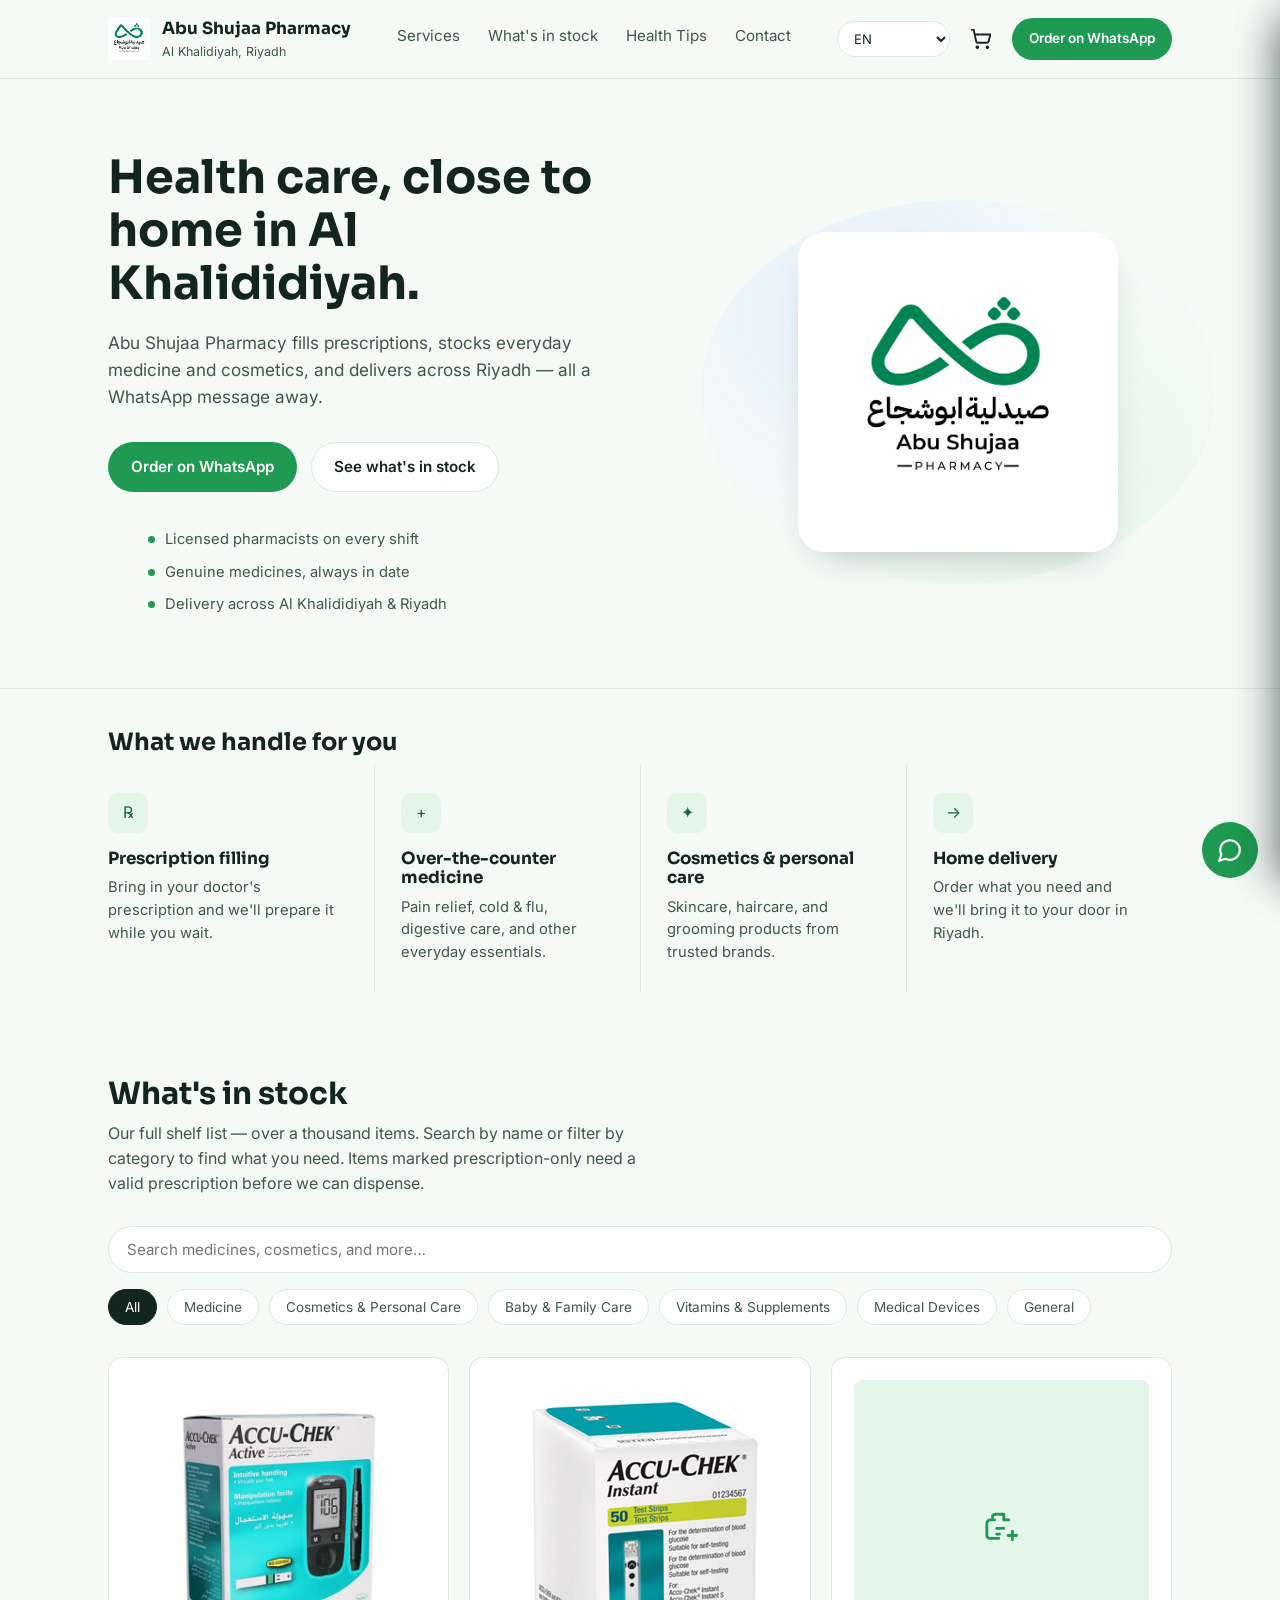
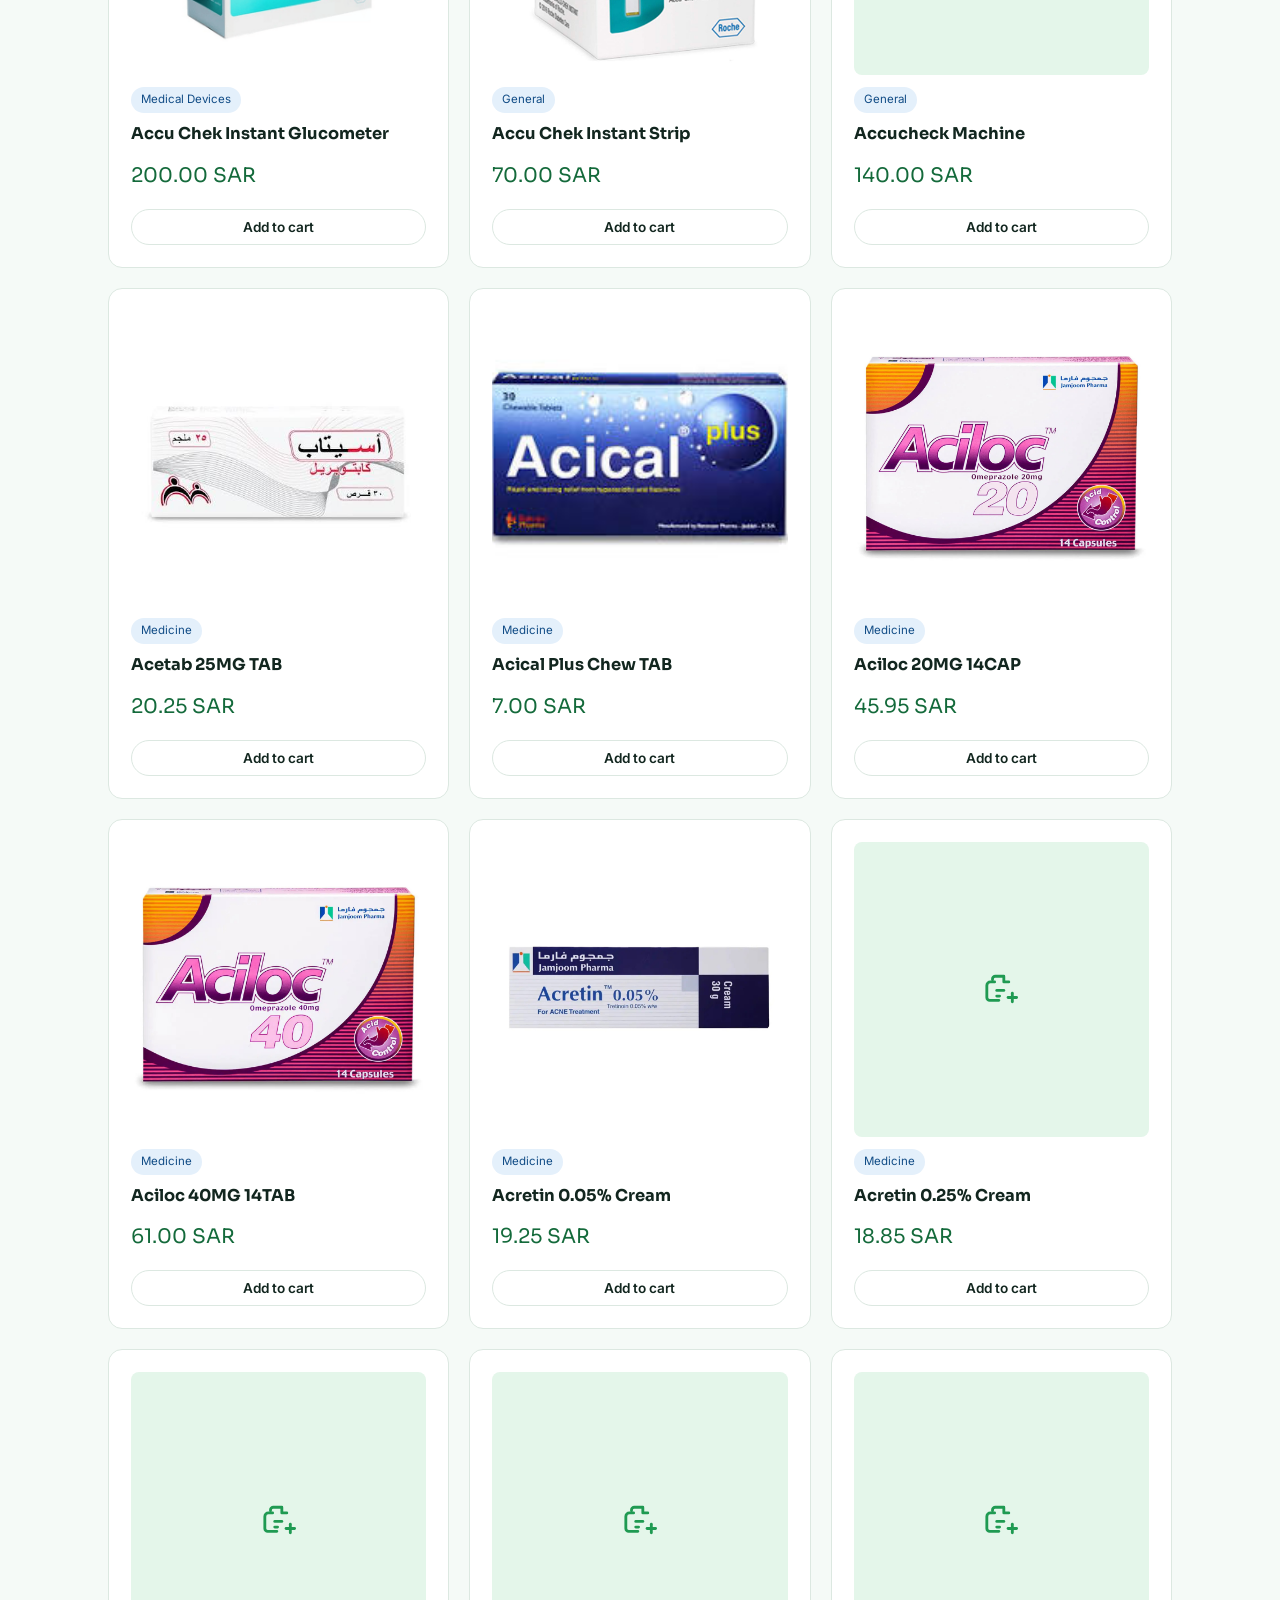
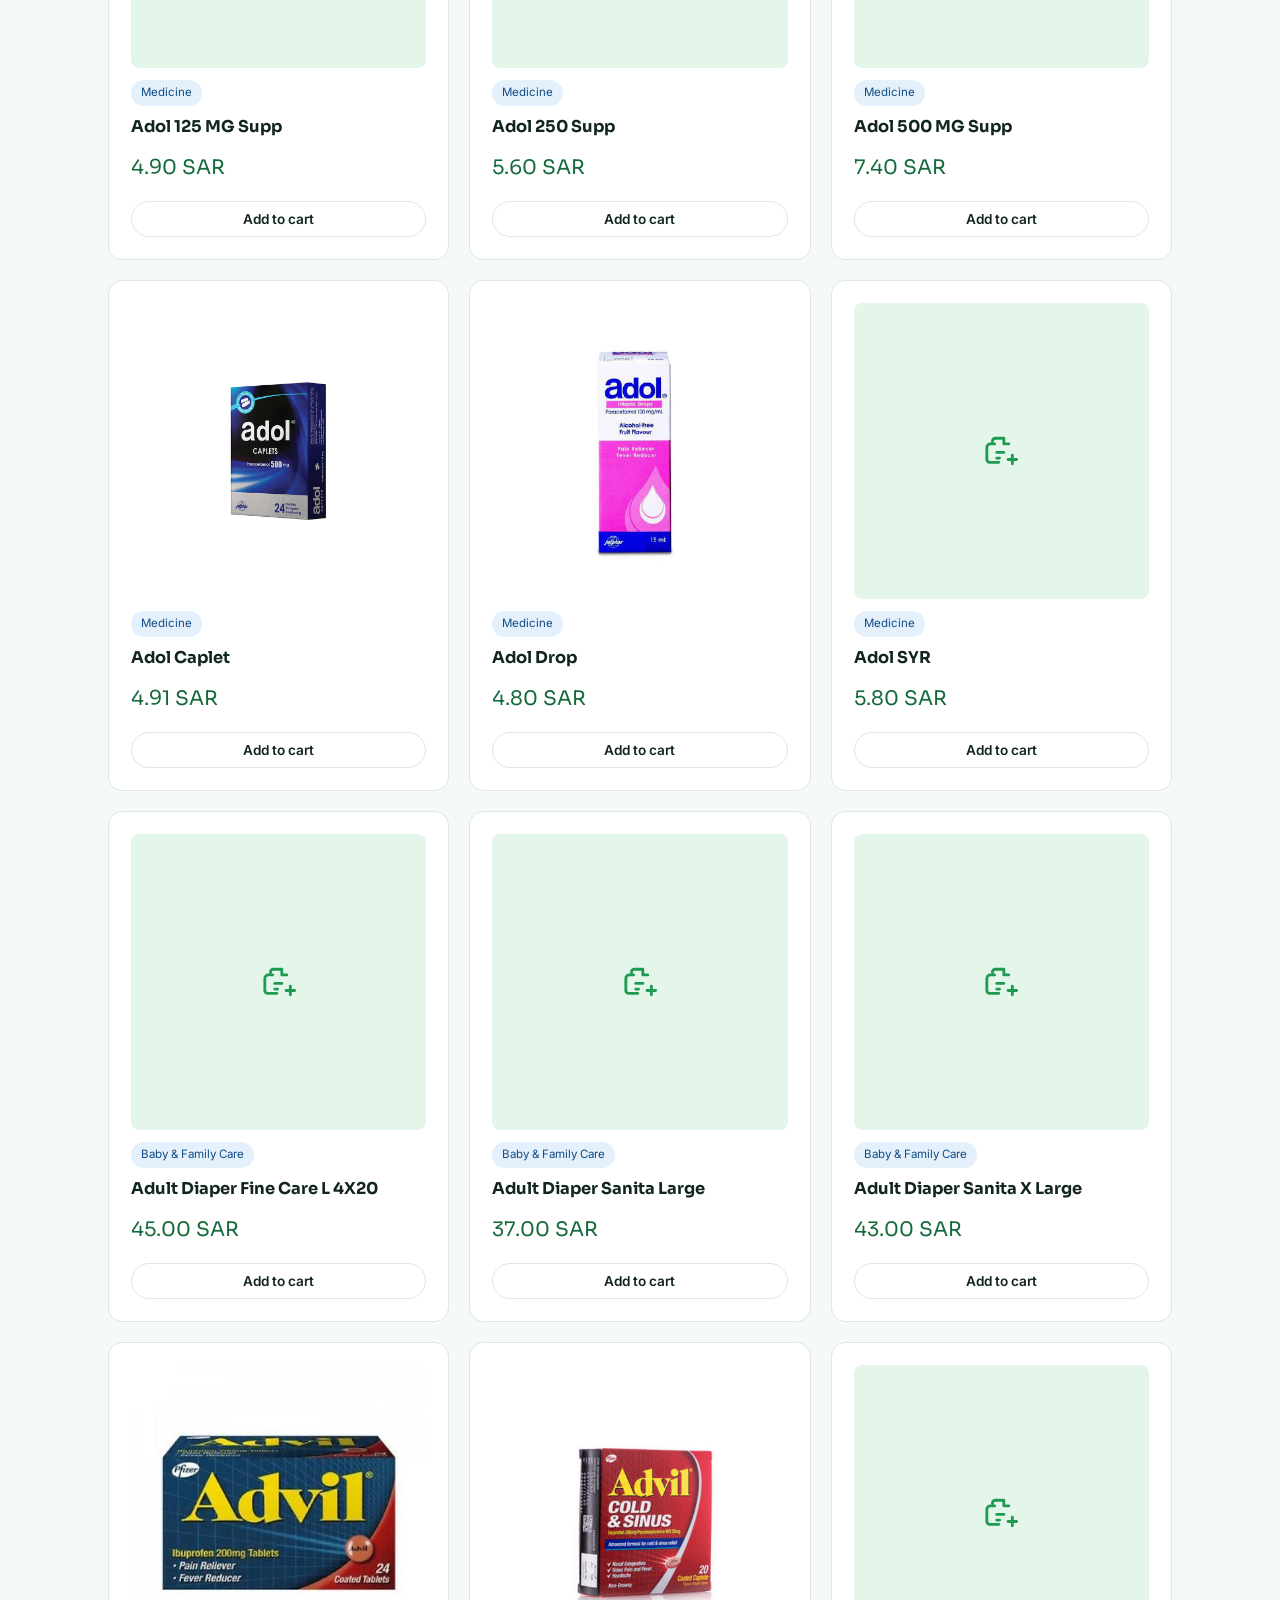
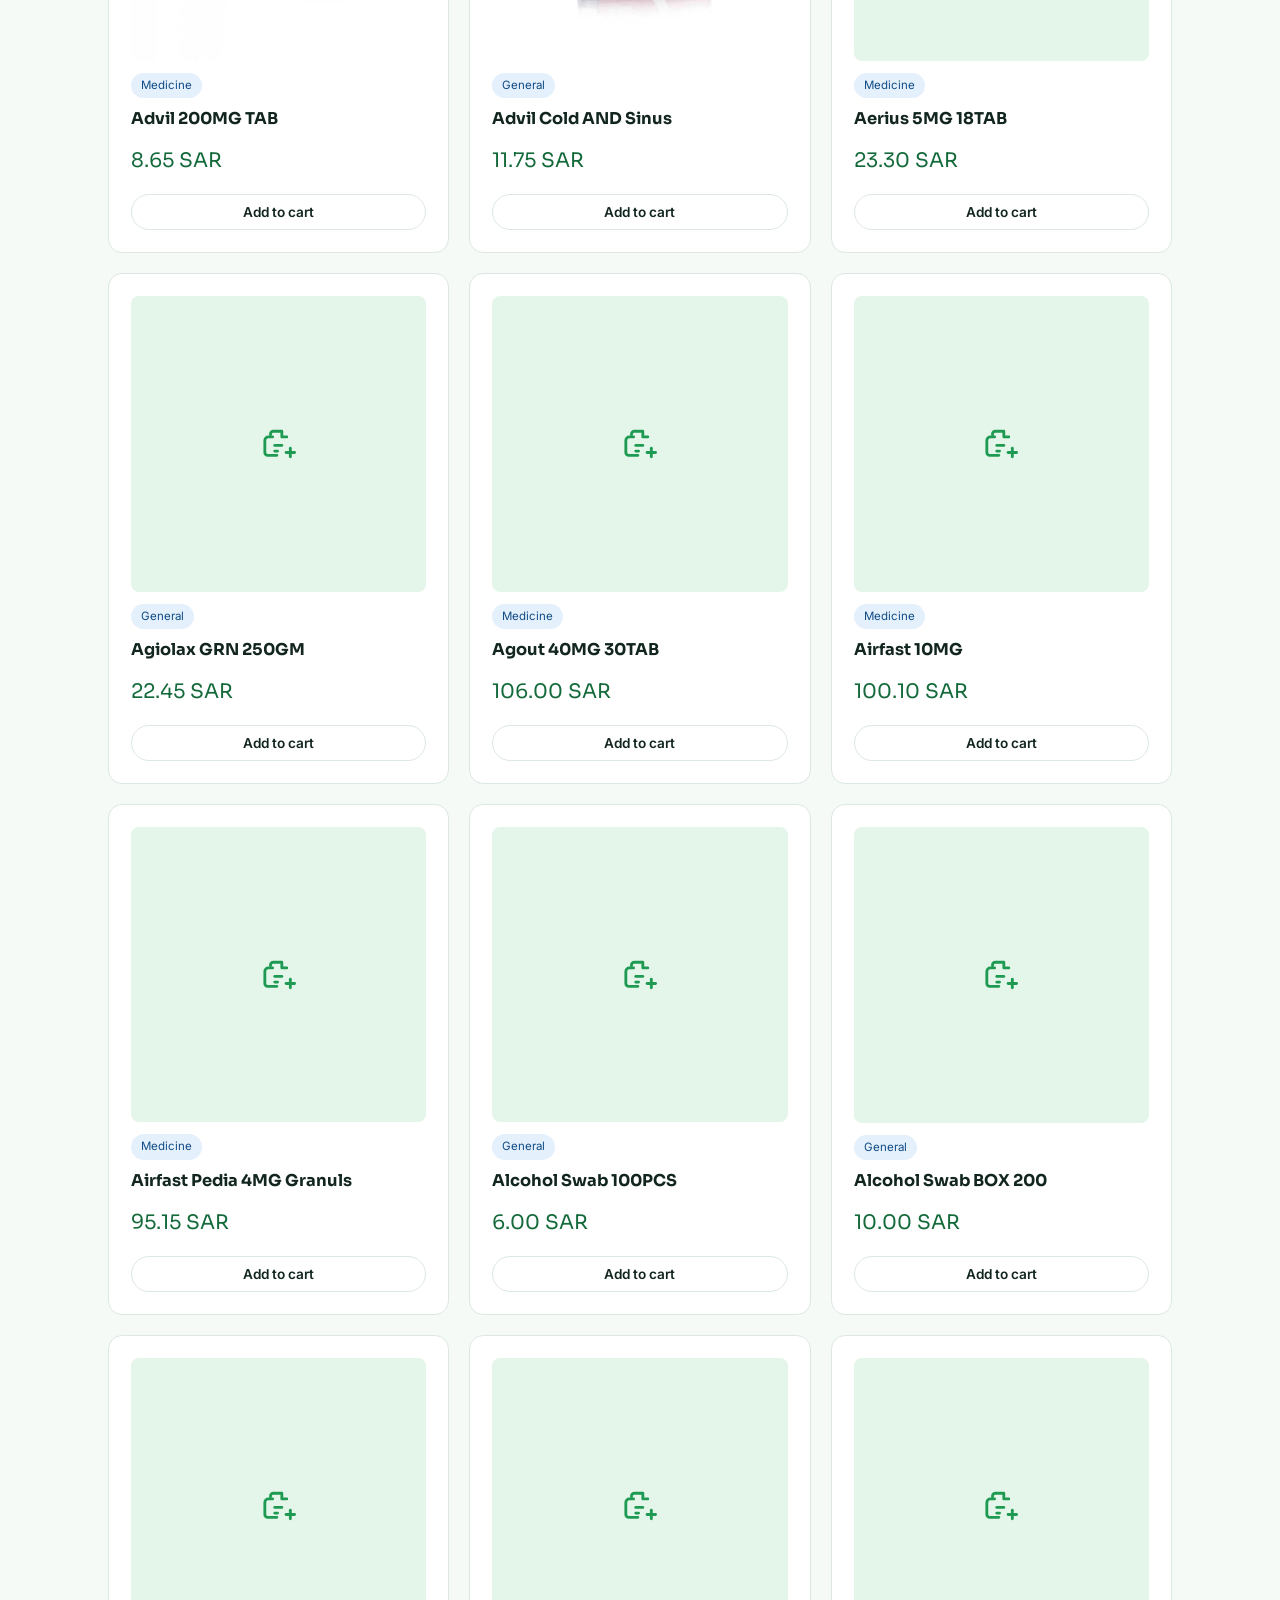
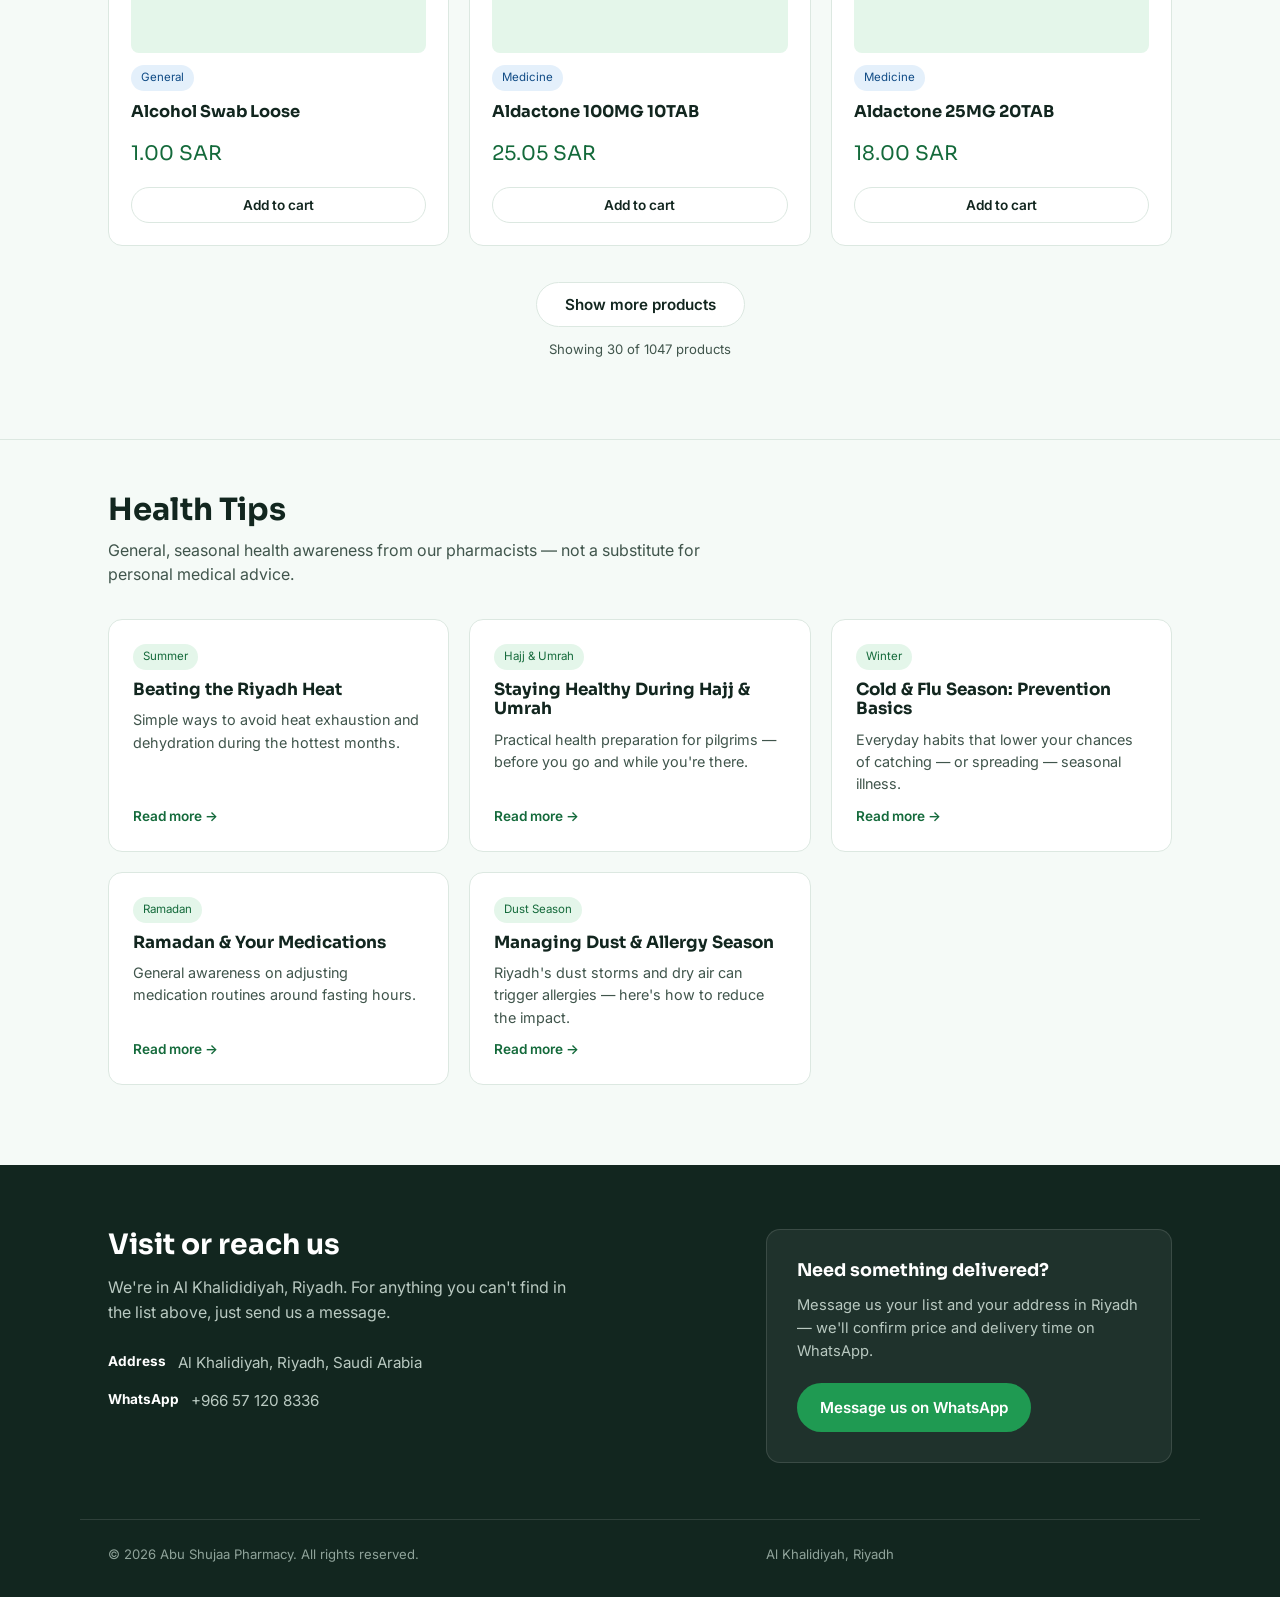
==== index.html @ 2f1fe21c "Update index.html" ====
<!DOCTYPE html>
<html lang="en">
<head>
<meta charset="UTF-8" />
<meta name="viewport" content="width=device-width, initial-scale=1" />
<title>Abu Shujaa Pharmacy | Al Khalidiyah, Riyadh</title>
<meta name="description" content="Abu Shujaa Pharmacy in Al Khalidiyah, Riyadh — prescription filling, over-the-counter medicine, cosmetics, and home delivery." />
<link rel="preconnect" href="https://fonts.googleapis.com">
<link rel="preconnect" href="https://fonts.gstatic.com" crossorigin>
<link href="https://fonts.googleapis.com/css2?family=Sora:wght@500;600;700&family=Inter:wght@400;500;600&family=Noto+Naskh+Arabic:wght@500;600;700&family=Noto+Aslam+Urdu:wght@500;600;700&family=Noto+Sans+Bengali:wght@500;600;700&display=swap" rel="stylesheet">
<link rel="stylesheet" href="styles.css" />
<link rel="manifest" href="manifest.json" />
<meta name="theme-color" content="#1F9A52" />
<meta name="mobile-web-app-capable" content="yes" />
<meta name="apple-mobile-web-app-capable" content="yes" />
<meta name="apple-mobile-web-app-status-bar-style" content="default" />
<meta name="apple-mobile-web-app-title" content="Abu Shujaa" />
<link rel="icon" href="assets/icons/icon-192.png" />
<link rel="apple-touch-icon" href="assets/icons/icon-192.png" />
</head>
<body>

<header class="site-header">
  <div class="wrap">
    <a class="brand" href="#top">
      <img src="assets/logo.jpg" alt="Abu Shujaa Pharmacy logo" />
      <span class="brand-text">
        <strong>Abu Shujaa Pharmacy</strong>
        <span>Al Khalidiyah, Riyadh</span>
      </span>
    </a>
    <nav class="main-nav" aria-label="Primary">
      <a href="#services" data-i18n="nav_services">Services</a>
      <a href="#catalog" data-i18n="nav_catalog">What's in stock</a>
      <a href="#health-tips" data-i18n="nav_health">Health Tips</a>
      <a href="#contact" data-i18n="nav_contact">Contact</a>
    </nav>
    <div class="header-cta">
      <select id="lang-switch" class="lang-switch" aria-label="Language / اللغة / زبان / ভাষা">
        <option value="en">EN</option>
        <option value="ar">AR · العربية</option>
        <option value="ur">UR · اردو</option>
        <option value="bn">BN · বাংলা</option>
      </select>
      <button class="cart-toggle" id="cart-toggle" data-i18n-aria="cart_title" aria-label="Open cart">
        <svg xmlns="http://www.w3.org/2000/svg" width="22" height="22" viewBox="0 0 24 24" fill="none" stroke="currentColor" stroke-width="2" stroke-linecap="round" stroke-linejoin="round">
          <circle cx="8" cy="21" r="1"></circle>
          <circle cx="19" cy="21" r="1"></circle>
          <path d="M2.05 2.05h2l2.66 12.42a2 2 0 0 0 2 1.58h9.78a2 2 0 0 0 1.95-1.57l1.65-7.43H5.12"></path>
        </svg>
        <span class="cart-badge" id="cart-count">0</span>
      </button>
      <a class="btn btn-primary btn-small" data-i18n="header_cta" data-wa-message="Assalamu alaikum, I'd like to ask about a product at Abu Shujaa Pharmacy." target="_blank" rel="noreferrer">Order on WhatsApp</a>
    </div>
  </div>
</header>

<main id="top">

  <section class="hero">
    <div class="wrap">
      <div class="hero-copy">
        <h1 data-i18n="hero_title">Health care, close to home in Al Khalididiyah.</h1>
        <p class="hero-sub" data-i18n="hero_sub">
          Abu Shujaa Pharmacy fills prescriptions, stocks everyday medicine and cosmetics,
          and delivers across Riyadh — all a WhatsApp message away.
        </p>
        <div class="hero-actions">
          <a class="btn btn-primary" data-i18n="hero_cta_primary" data-wa-message="Assalamu alaikum, I'd like to place an order at Abu Shujaa Pharmacy." target="_blank" rel="noreferrer">Order on WhatsApp</a>
          <a class="btn btn-secondary" href="#catalog" data-i18n="hero_cta_secondary">See what's in stock</a>
        </div>
        <ul class="trust-list">
          <li data-i18n="trust_1">Licensed pharmacists on every shift</li>
          <li data-i18n="trust_2">Genuine medicines, always in date</li>
          <li data-i18n="trust_3">Delivery across Al Khalididiyah &amp; Riyadh</li>
        </ul>
      </div>
      <div class="hero-art">
        <div class="blob" aria-hidden="true"></div>
        <div class="logo-card">
          <img src="assets/logo.jpg" alt="Abu Shujaa Pharmacy" />
        </div>
      </div>
    </div>
  </section>

  <section class="services" id="services">
    <div class="wrap">
      <h2 data-i18n="services_heading">What we handle for you</h2>
      <div class="services-grid">
        <div class="service-item">
          <div class="icon" aria-hidden="true">℞</div>
          <h3 data-i18n="service1_title">Prescription filling</h3>
          <p data-i18n="service1_desc">Bring in your doctor's prescription and we'll prepare it while you wait.</p>
        </div>
        <div class="service-item">
          <div class="icon" aria-hidden="true">+</div>
          <h3 data-i18n="service2_title">Over-the-counter medicine</h3>
          <p data-i18n="service2_desc">Pain relief, cold &amp; flu, digestive care, and other everyday essentials.</p>
        </div>
        <div class="service-item">
          <div class="icon" aria-hidden="true">✦</div>
          <h3 data-i18n="service3_title">Cosmetics &amp; personal care</h3>
          <p data-i18n="service3_desc">Skincare, haircare, and grooming products from trusted brands.</p>
        </div>
        <div class="service-item">
          <div class="icon" aria-hidden="true">→</div>
          <h3 data-i18n="service4_title">Home delivery</h3>
          <p data-i18n="service4_desc">Order what you need and we'll bring it to your door in Riyadh.</p>
        </div>
      </div>
    </div>
  </section>

  <section class="catalog" id="catalog">
    <div class="wrap">
      <div class="catalog-head">
        <div>
          <h2 data-i18n="catalog_heading">What's in stock</h2>
          <p data-i18n="catalog_sub">
            Our full shelf list — over a thousand items. Search by name or
            filter by category to find what you need. Items marked
            prescription-only need a valid prescription before we can dispense.
          </p>
        </div>
      </div>

      <div class="catalog-controls">
        <div class="search-row">
          <input id="search-input" type="text" data-i18n-placeholder="search_placeholder" placeholder="Search medicines, cosmetics, and more…" aria-label="Search products" />
        </div>
        <div class="filter-pills" role="group" aria-label="Filter by category">
          <button class="filter-pill active" data-category="All" data-i18n="filter_all">All</button>
          <button class="filter-pill" data-category="Medicine" data-i18n="filter_medicine">Medicine</button>
          <button class="filter-pill" data-category="Cosmetics & Personal Care" data-i18n="filter_cosmetics">Cosmetics &amp; Personal Care</button>
          <button class="filter-pill" data-category="Baby & Family Care" data-i18n="filter_baby">Baby &amp; Family Care</button>
          <button class="filter-pill" data-category="Vitamins & Supplements" data-i18n="filter_vitamins">Vitamins &amp; Supplements</button>
          <button class="filter-pill" data-category="Medical Devices" data-i18n="filter_devices">Medical Devices</button>
          <button class="filter-pill" data-category="General" data-i18n="filter_general">General</button>
        </div>
      </div>

      <div class="product-grid" id="product-grid"></div>
      <p class="empty-state" id="empty-state" data-i18n="empty_state" style="display:none;">No products match your search — try a different term or category.</p>
      <div class="load-more-wrap" id="load-more-wrap" style="display:none;">
        <button class="btn btn-secondary" id="load-more" data-i18n="show_more">Show more products</button>
        <p class="results-count" id="results-count"></p>
      </div>
    </div>
  </section>

  <section class="health-tips" id="health-tips">
    <div class="wrap">
      <h2 data-i18n="health_heading">Health Tips</h2>
      <p class="health-sub" data-i18n="health_sub">General, seasonal health awareness from our pharmacists — not a substitute for personal medical advice.</p>
      <div class="article-grid" id="article-grid"></div>
    </div>
  </section>

</main>

<footer class="contact" id="contact">
  <div class="wrap">
    <div>
      <h2 data-i18n="contact_heading">Visit or reach us</h2>
      <p data-i18n="contact_sub">We're in Al Khalididiyah, Riyadh. For anything you can't find in the list above, just send us a message.</p>
      <div class="contact-details">
        <div>
          <div>
            <strong data-i18n="address_label">Address</strong>
            <span>Al Khalidiyah, Riyadh, Saudi Arabia</span>
          </div>
        </div>
        <div>
          <div>
            <strong data-i18n="whatsapp_label">WhatsApp</strong>
            <span>+966 57 120 8336</span>
          </div>
        </div>
      </div>
    </div>
    <div class="contact-card">
      <h3 data-i18n="contact_card_title">Need something delivered?</h3>
      <p data-i18n="contact_card_sub">Message us your list and your address in Riyadh — we'll confirm price and delivery time on WhatsApp.</p>
      <a class="btn btn-primary" data-i18n="contact_card_button" data-wa-message="Assalamu alaikum, I'd like to order for delivery from Abu Shujaa Pharmacy." target="_blank" rel="noreferrer">Message us on WhatsApp</a>
    </div>
  </div>
  <div class="wrap footer-bottom">
    <span>© <span id="year"></span> Abu Shujaa Pharmacy. <span data-i18n="footer_rights">All rights reserved.</span></span>
    <span>Al Khalidiyah, Riyadh</span>
  </div>
</footer>

<a class="wa-float" data-i18n-aria="wa_float_aria" data-wa-message="Assalamu alaikum, I'd like to ask about Abu Shujaa Pharmacy." target="_blank" rel="noreferrer" aria-label="Chat with us on WhatsApp">
  <svg xmlns="http://www.w3.org/2000/svg" width="26" height="26" viewBox="0 0 24 24" fill="none" stroke="currentColor" stroke-width="2" stroke-linecap="round" stroke-linejoin="round">
    <path d="M7.9 20A9 9 0 1 0 4 16.1L2 22Z"></path>
  </svg>
</a>

<div class="cart-overlay" id="cart-overlay"></div>
<aside class="cart-drawer" id="cart-drawer" aria-label="Shopping cart">
  <div class="cart-drawer-head">
    <h3 data-i18n="cart_title">Your cart</h3>
    <button class="cart-close" id="cart-close" aria-label="Close cart">✕</button>
  </div>
  <div class="cart-body" id="cart-body"></div>
  <div class="cart-footer" id="cart-footer" style="display:none;">
    <div class="cart-total-row">
      <span data-i18n="cart_total_label">Total</span>
      <strong id="cart-total">0.00 SAR</strong>
    </div>
    <button class="btn btn-primary" id="cart-checkout" data-i18n="checkout_button" style="width:100%; justify-content:center;">Checkout on WhatsApp</button>
    <p class="cart-note" data-i18n="cart_note">You'll confirm your address and delivery time on WhatsApp after sending your order.</p>
  </div></aside>

<div class="article-overlay" id="article-overlay"></div>
<aside class="article-modal" id="article-modal" aria-label="Health article">
  <div class="article-modal-head">
    <button class="cart-close" id="article-close" aria-label="Close article">✕</button>
  </div>
  <div class="article-modal-body" id="article-modal-body"></div>
</aside>

<script src="products.js"></script>
<script src="translations.js"></script>
<script src="articles.js"></script>
<script src="script.js"></script>
<script>document.getElementById("year").textContent = new Date().getFullYear();</script>
<script>
  if ("serviceWorker" in navigator) {
    window.addEventListener("load", () => {
      navigator.serviceWorker.register("sw.js").catch((err) => console.log("SW registration failed:", err));
    });
  }
</script>
</body>
</html>
---- styles.css ----
/* ============================================================
   ABU SHUJAA PHARMACY — DESIGN TOKENS
   Palette drawn from the logo: leaf green + pill blue, on a
   soft mint paper background. Sora for display type, Inter
   for body/UI text.
   ============================================================ */

:root {
  --ink: #12261F;
  --ink-soft: #40554C;
  --paper: #F5FAF7;
  --white: #FFFFFF;

  --blue-700: #114C86;
  --blue-500: #2C7FC4;
  --blue-100: #E4F0FB;

  --green-700: #146A3B;
  --green-500: #1F9A52;
  --green-100: #E4F6EA;

  --amber-500: #DB8E2E;
  --amber-100: #FBEBD3;

  --line: #DCE8E1;

  --font-display: "Sora", sans-serif;
  --font-body: "Inter", sans-serif;

  --radius-s: 8px;
  --radius-m: 14px;
  --radius-l: 26px;

  --shadow-soft: 0 18px 40px -22px rgba(18, 38, 31, 0.35);
}

* { box-sizing: border-box; }

html { scroll-behavior: smooth; }

body {
  margin: 0;
  font-family: var(--font-body);
  color: var(--ink);
  background: var(--paper);
  line-height: 1.55;
}

img { max-width: 100%; display: block; }

h1, h2, h3 {
  font-family: var(--font-display);
  margin: 0;
  line-height: 1.15;
  color: var(--ink);
}

p { margin: 0; }

a { color: inherit; text-decoration: none; }

button { font-family: inherit; cursor: pointer; }

.wrap {
  max-width: 1120px;
  margin: 0 auto;
  padding: 0 28px;
}

.visually-hidden {
  position: absolute;
  width: 1px; height: 1px;
  overflow: hidden;
  clip: rect(0 0 0 0);
}

/* Focus visibility */
a:focus-visible,
button:focus-visible,
input:focus-visible {
  outline: 3px solid var(--blue-500);
  outline-offset: 2px;
}

@media (prefers-reduced-motion: reduce) {
  html { scroll-behavior: auto; }
  * { animation: none !important; transition: none !important; }
}

/* ============================================================
   HEADER
   ============================================================ */

.site-header {
  position: sticky;
  top: 0;
  z-index: 40;
  background: rgba(245, 250, 247, 0.92);
  backdrop-filter: blur(8px);
  border-bottom: 1px solid var(--line);
}

.site-header .wrap {
  display: flex;
  align-items: center;
  justify-content: space-between;
  height: 78px;
  gap: 24px;
}

.brand {
  display: flex;
  align-items: center;
  gap: 12px;
  flex-shrink: 0;
}

.brand img {
  width: 42px;
  height: 42px;
  object-fit: contain;
}

.brand-text strong {
  display: block;
  font-family: var(--font-display);
  font-size: 1.05rem;
}

.brand-text span {
  display: block;
  font-size: 0.78rem;
  color: var(--ink-soft);
}

.main-nav {
  display: flex;
  gap: 28px;
  font-size: 0.95rem;
}

.main-nav a {
  color: var(--ink-soft);
  border-bottom: 2px solid transparent;
  padding-bottom: 4px;
}

.main-nav a:hover { color: var(--ink); border-color: var(--green-500); }

.btn {
  display: inline-flex;
  align-items: center;
  gap: 8px;
  padding: 12px 22px;
  border-radius: 999px;
  font-size: 0.95rem;
  font-weight: 600;
  border: 1px solid transparent;
  white-space: nowrap;
}

.btn-primary {
  background: var(--green-500);
  color: var(--white);
}
.btn-primary:hover { background: var(--green-700); }

.btn-secondary {
  background: var(--white);
  color: var(--ink);
  border-color: var(--line);
}
.btn-secondary:hover { border-color: var(--ink-soft); }

.btn-small { padding: 9px 16px; font-size: 0.85rem; }

.header-cta { display: flex; }

.nav-toggle { display: none; }

/* ============================================================
   HERO
   ============================================================ */

.hero {
  padding: 72px 0 56px;
}

.hero .wrap {
  display: grid;
  grid-template-columns: 1.15fr 0.85fr;
  gap: 56px;
  align-items: center;
}

.hero h1 {
  font-size: clamp(2.1rem, 3.6vw, 3rem);
  max-width: 15ch;
}

.hero-sub {
  margin-top: 20px;
  font-size: 1.08rem;
  color: var(--ink-soft);
  max-width: 46ch;
}

.hero-actions {
  margin-top: 32px;
  display: flex;
  gap: 14px;
  flex-wrap: wrap;
}

.trust-list {
  margin-top: 36px;
  display: flex;
  flex-direction: column;
  gap: 10px;
}

.trust-list li {
  list-style: none;
  display: flex;
  align-items: center;
  gap: 10px;
  font-size: 0.92rem;
  color: var(--ink-soft);
}

.trust-list li::before {
  content: "";
  width: 7px;
  height: 7px;
  border-radius: 50%;
  background: var(--green-500);
  flex-shrink: 0;
}

.hero-art {
  position: relative;
  display: flex;
  justify-content: center;
}

.hero-art .blob {
  position: absolute;
  inset: -10% -10% -10% -10%;
  background: radial-gradient(circle at 32% 28%, var(--blue-100), transparent 55%),
              radial-gradient(circle at 68% 72%, var(--green-100), transparent 55%);
  border-radius: 50%;
  z-index: 0;
}

.hero-art .logo-card {
  position: relative;
  z-index: 1;
  background: var(--white);
  border-radius: var(--radius-l);
  padding: 34px;
  box-shadow: var(--shadow-soft);
  width: min(320px, 80%);
}

/* ============================================================
   SERVICES
   ============================================================ */

.services {
  padding: 40px 0 72px;
  border-top: 1px solid var(--line);
}

.services-grid {
  margin-top: 8px;
  display: grid;
  grid-template-columns: repeat(4, 1fr);
}

.service-item {
  padding: 28px 26px;
  border-left: 1px solid var(--line);
}

.service-item:first-child { border-left: none; padding-left: 0; }

.service-item .icon {
  width: 40px;
  height: 40px;
  border-radius: 10px;
  background: var(--green-100);
  color: var(--green-700);
  display: flex;
  align-items: center;
  justify-content: center;
  margin-bottom: 16px;
}

.service-item h3 {
  font-size: 1.05rem;
  margin-bottom: 8px;
}

.service-item p {
  font-size: 0.92rem;
  color: var(--ink-soft);
}

/* ============================================================
   CATALOG
   ============================================================ */

.catalog {
  padding: 12px 0 80px;
}

.catalog-head {
  display: flex;
  justify-content: space-between;
  align-items: flex-end;
  gap: 24px;
  flex-wrap: wrap;
}

.catalog-head h2 { font-size: clamp(1.6rem, 2.4vw, 2.1rem); }

.catalog-head p {
  margin-top: 10px;
  color: var(--ink-soft);
  max-width: 56ch;
}

.catalog-controls {
  margin-top: 30px;
  display: flex;
  flex-direction: column;
  gap: 16px;
}

.search-row {
  display: flex;
  gap: 12px;
}

.search-row input {
  flex: 1;
  padding: 13px 18px;
  border-radius: 999px;
  border: 1px solid var(--line);
  background: var(--white);
  font-size: 0.95rem;
  font-family: inherit;
  color: var(--ink);
}

.filter-pills {
  display: flex;
  gap: 10px;
  flex-wrap: wrap;
}

.filter-pill {
  padding: 9px 16px;
  border-radius: 999px;
  border: 1px solid var(--line);
  background: var(--white);
  font-size: 0.85rem;
  color: var(--ink-soft);
}

.filter-pill.active {
  background: var(--ink);
  color: var(--white);
  border-color: var(--ink);
}

.product-grid {
  margin-top: 32px;
  display: grid;
  grid-template-columns: repeat(3, 1fr);
  gap: 20px;
}

.product-card {
  background: var(--white);
  border: 1px solid var(--line);
  border-radius: var(--radius-m);
  padding: 22px;
  display: flex;
  flex-direction: column;
  gap: 12px;
}

.product-media {
  width: 100%;
  aspect-ratio: 1 / 1;
  border-radius: var(--radius-s);
  overflow: hidden;
  background: var(--green-100);
}

.product-media img {
  width: 100%;
  height: 100%;
  object-fit: cover;
}

.product-media.media-fallback {
  display: flex;
  align-items: center;
  justify-content: center;
}

.product-media.media-fallback::before {
  content: "";
  width: 34px;
  height: 34px;
  background: var(--green-500);
  -webkit-mask: url('data:image/svg+xml;utf8,<svg xmlns="http://www.w3.org/2000/svg" viewBox="0 0 24 24" fill="none" stroke="black" stroke-width="2" stroke-linecap="round" stroke-linejoin="round"><path d="M10.5 20H4a2 2 0 0 1-2-2V9.5A2.5 2.5 0 0 1 4.5 7h3"/><path d="M14 3.5V7h3.5"/><path d="M9 13h5"/><path d="M9 17h2"/><path d="M14 3H8a2 2 0 0 0-2 2v.5"/><path d="M20 15v6"/><path d="M17 18h6"/></svg>') center / contain no-repeat;
  mask: url('data:image/svg+xml;utf8,<svg xmlns="http://www.w3.org/2000/svg" viewBox="0 0 24 24" fill="none" stroke="black" stroke-width="2" stroke-linecap="round" stroke-linejoin="round"><path d="M10.5 20H4a2 2 0 0 1-2-2V9.5A2.5 2.5 0 0 1 4.5 7h3"/><path d="M14 3.5V7h3.5"/><path d="M9 13h5"/><path d="M9 17h2"/><path d="M14 3H8a2 2 0 0 0-2 2v.5"/><path d="M20 15v6"/><path d="M17 18h6"/></svg>') center / contain no-repeat;
}

.product-top {
  display: flex;
  justify-content: space-between;
  align-items: flex-start;
  gap: 10px;
}

.product-category {
  font-size: 0.72rem;
  color: var(--blue-700);
  background: var(--blue-100);
  padding: 4px 10px;
  border-radius: 999px;
}

.rx-badge {
  font-size: 0.72rem;
  color: var(--amber-500);
  background: var(--amber-100);
  padding: 4px 10px;
  border-radius: 999px;
}

.product-card h3 {
  font-size: 1.02rem;
}

.product-card .info {
  font-size: 0.88rem;
  color: var(--ink-soft);
  flex: 1;
}

.price-row {
  display: flex;
  align-items: baseline;
  gap: 10px;
  margin-top: 4px;
}

.price-now {
  font-family: var(--font-display);
  font-size: 1.25rem;
  color: var(--green-700);
}

.price-was {
  font-size: 0.9rem;
  color: var(--ink-soft);
  text-decoration: line-through;
}

.discount-tag {
  font-size: 0.75rem;
  color: var(--white);
  background: var(--amber-500);
  padding: 3px 9px;
  border-radius: 6px;
}

.product-card .btn {
  margin-top: 6px;
  width: 100%;
  justify-content: center;
}

.empty-state {
  margin-top: 40px;
  text-align: center;
  color: var(--ink-soft);
  padding: 40px 0;
}

.load-more-wrap {
  margin-top: 36px;
  text-align: center;
}

.load-more-wrap .btn { padding: 12px 28px; }

.results-count {
  margin-top: 12px;
  font-size: 0.82rem;
  color: var(--ink-soft);
}

/* ============================================================
   CONTACT / FOOTER
   ============================================================ */

.contact {
  background: var(--ink);
  color: var(--paper);
  padding: 64px 0 32px;
}

.contact .wrap {
  display: grid;
  grid-template-columns: 1.2fr 0.8fr;
  gap: 48px;
}

.contact h2 { color: var(--white); font-size: clamp(1.5rem, 2.2vw, 2rem); }

.contact p { color: #B9C9C1; margin-top: 14px; max-width: 46ch; }

.contact-details {
  margin-top: 26px;
  display: flex;
  flex-direction: column;
  gap: 14px;
}

.contact-details div {
  display: flex;
  gap: 12px;
  align-items: flex-start;
  font-size: 0.95rem;
}

.contact-details strong { display: block; color: var(--white); font-size: 0.85rem; }
.contact-details span { color: #B9C9C1; }

.contact-card {
  background: rgba(255,255,255,0.06);
  border: 1px solid rgba(255,255,255,0.12);
  border-radius: var(--radius-m);
  padding: 30px;
  align-self: start;
}

.contact-card h3 { color: var(--white); font-size: 1.1rem; margin-bottom: 10px; }
.contact-card p { color: #B9C9C1; font-size: 0.92rem; margin-bottom: 20px; }

.footer-bottom {
  margin-top: 56px;
  padding-top: 24px;
  border-top: 1px solid rgba(255,255,255,0.12);
  display: flex;
  justify-content: space-between;
  align-items: center;
  flex-wrap: wrap;
  gap: 12px;
  font-size: 0.82rem;
  color: #8FA39A;
}

/* ============================================================
   CART
   ============================================================ */

.header-cta { align-items: center; gap: 14px; }

.cart-toggle {
  position: relative;
  background: none;
  border: none;
  color: var(--ink);
  padding: 6px;
  display: flex;
}

.cart-badge {
  position: absolute;
  top: -4px;
  right: -6px;
  min-width: 18px;
  height: 18px;
  padding: 0 4px;
  border-radius: 999px;
  background: var(--amber-500);
  color: var(--white);
  font-size: 0.68rem;
  font-weight: 700;
  align-items: center;
  justify-content: center;
  display: none;
}

.cart-badge.pulse { animation: cart-pulse 0.35s ease; }

@keyframes cart-pulse {
  0% { transform: scale(1); }
  40% { transform: scale(1.35); }
  100% { transform: scale(1); }
}

.cart-overlay {
  position: fixed;
  inset: 0;
  background: rgba(18, 38, 31, 0.35);
  opacity: 0;
  pointer-events: none;
  transition: opacity 0.2s ease;
  z-index: 60;
}

.cart-overlay.open { opacity: 1; pointer-events: auto; }

.cart-drawer {
  position: fixed;
  top: 0;
  right: 0;
  bottom: 0;
  width: min(400px, 100%);
  background: var(--white);
  z-index: 70;
  display: flex;
  flex-direction: column;
  transform: translateX(100%);
  transition: transform 0.25s ease;
  box-shadow: -20px 0 40px -20px rgba(18, 38, 31, 0.4);
}

.cart-drawer.open { transform: translateX(0); }

.cart-drawer-head {
  display: flex;
  justify-content: space-between;
  align-items: center;
  padding: 22px 24px;
  border-bottom: 1px solid var(--line);
}

.cart-drawer-head h3 { font-size: 1.1rem; }

.cart-close {
  background: none;
  border: none;
  font-size: 1rem;
  color: var(--ink-soft);
}

.cart-body {
  flex: 1;
  overflow-y: auto;
  padding: 20px 24px;
  display: flex;
  flex-direction: column;
  gap: 18px;
}

.cart-empty {
  color: var(--ink-soft);
  font-size: 0.92rem;
  padding: 30px 0;
  text-align: center;
}

.cart-row {
  padding-bottom: 16px;
  border-bottom: 1px solid var(--line);
  display: flex;
  flex-direction: column;
  gap: 10px;
}

.cart-row-main {
  display: flex;
  flex-direction: column;
  gap: 4px;
  font-size: 0.92rem;
}

.cart-row-price { font-size: 0.82rem; color: var(--ink-soft); }

.cart-row-controls {
  display: flex;
  align-items: center;
  justify-content: space-between;
  gap: 10px;
}

.qty-stepper {
  display: flex;
  align-items: center;
  gap: 10px;
  border: 1px solid var(--line);
  border-radius: 999px;
  padding: 4px 8px;
}

.qty-stepper button {
  background: none;
  border: none;
  width: 22px;
  height: 22px;
  font-size: 1rem;
  color: var(--ink);
  line-height: 1;
}

.qty-stepper span { min-width: 14px; text-align: center; font-size: 0.9rem; }

.cart-row-total {
  font-family: var(--font-display);
  font-size: 0.95rem;
  color: var(--green-700);
}

.cart-remove {
  background: none;
  border: none;
  color: var(--ink-soft);
  font-size: 0.85rem;
}

.cart-remove:hover { color: var(--amber-500); }

.cart-footer {
  padding: 20px 24px 24px;
  border-top: 1px solid var(--line);
}

.cart-total-row {
  display: flex;
  justify-content: space-between;
  align-items: baseline;
  margin-bottom: 16px;
  font-size: 1rem;
}

.cart-total-row strong {
  font-family: var(--font-display);
  font-size: 1.2rem;
  color: var(--green-700);
}

.cart-note {
  margin-top: 12px;
  font-size: 0.78rem;
  color: var(--ink-soft);
  text-align: center;
}

/* ============================================================
   HEALTH TIPS
   ============================================================ */

.health-tips {
  padding: 20px 0 80px;
  border-top: 1px solid var(--line);
}

.health-tips h2 { font-size: clamp(1.6rem, 2.4vw, 2.1rem); margin-top: 32px; }

.health-sub {
  margin-top: 10px;
  color: var(--ink-soft);
  max-width: 60ch;
}

.article-grid {
  margin-top: 32px;
  display: grid;
  grid-template-columns: repeat(3, 1fr);
  gap: 20px;
}

.article-card {
  background: var(--white);
  border: 1px solid var(--line);
  border-radius: var(--radius-m);
  padding: 24px;
  cursor: pointer;
  display: flex;
  flex-direction: column;
  gap: 10px;
}

.article-card:hover { border-color: var(--green-500); }

.article-tag {
  align-self: flex-start;
  font-size: 0.72rem;
  color: var(--green-700);
  background: var(--green-100);
  padding: 4px 10px;
  border-radius: 999px;
}

.article-card h3 { font-size: 1.05rem; }

.article-card p {
  font-size: 0.9rem;
  color: var(--ink-soft);
  flex: 1;
}

.article-read-more {
  font-size: 0.85rem;
  font-weight: 600;
  color: var(--green-700);
}

.article-overlay {
  position: fixed;
  inset: 0;
  background: rgba(18, 38, 31, 0.45);
  opacity: 0;
  pointer-events: none;
  transition: opacity 0.2s ease;
  z-index: 80;
}
.article-overlay.open { opacity: 1; pointer-events: auto; }

.article-modal {
  position: fixed;
  top: 0;
  right: 0;
  bottom: 0;
  width: min(560px, 100%);
  background: var(--white);
  z-index: 90;
  display: flex;
  flex-direction: column;
  transform: translateX(100%);
  transition: transform 0.25s ease;
  box-shadow: -20px 0 40px -20px rgba(18, 38, 31, 0.4);
}
.article-modal.open { transform: translateX(0); }

html[dir="rtl"] .article-modal {
  right: auto;
  left: 0;
  transform: translateX(-100%);
}
html[dir="rtl"] .article-modal.open { transform: translateX(0); }

.article-modal-head {
  display: flex;
  justify-content: flex-end;
  padding: 18px 20px 0;
}

.article-modal-body {
  flex: 1;
  overflow-y: auto;
  padding: 8px 32px 40px;
}

.article-modal-body h2 {
  margin-top: 14px;
  font-size: 1.5rem;
}

.article-modal-body h3 {
  margin-top: 24px;
  font-size: 1.05rem;
  color: var(--green-700);
}

.article-modal-body p {
  margin-top: 12px;
  color: var(--ink-soft);
  font-size: 0.95rem;
  line-height: 1.65;
}

/* ============================================================
   FLOATING WHATSAPP BUTTON
   ============================================================ */

.wa-float {
  position: fixed;
  right: 22px;
  bottom: 22px;
  z-index: 50;
  background: var(--green-500);
  color: var(--white);
  width: 56px;
  height: 56px;
  border-radius: 50%;
  display: flex;
  align-items: center;
  justify-content: center;
  box-shadow: var(--shadow-soft);
}

.wa-float:hover { background: var(--green-700); }

/* ============================================================
   RESPONSIVE
   ============================================================ */

/* ============================================================
   LANGUAGE SWITCHER
   ============================================================ */

.lang-switch {
  font-family: inherit;
  font-size: 0.82rem;
  color: var(--ink);
  background: var(--white);
  border: 1px solid var(--line);
  border-radius: 999px;
  padding: 8px 12px;
}

/* ============================================================
   RTL SUPPORT (Arabic, Urdu)
   ============================================================ */

html[dir="rtl"] body {
  font-family: "Noto Naskh Arabic", "Noto Nastaliq Urdu", var(--font-body);
}

html[lang="ur"] body { font-family: "Noto Nastaliq Urdu", var(--font-body); }
html[lang="ar"] body { font-family: "Noto Naskh Arabic", var(--font-body); }
html[lang="bn"] body { font-family: "Noto Sans Bengali", var(--font-body); }

html[dir="rtl"] h1,
html[dir="rtl"] h2,
html[dir="rtl"] h3 {
  font-family: inherit;
}

html[dir="rtl"] .trust-list li::before {
  margin-inline-end: 0;
}

html[dir="rtl"] .service-item {
  border-left: none;
  border-right: 1px solid var(--line);
}
html[dir="rtl"] .service-item:first-child { border-right: none; }

html[dir="rtl"] .cart-drawer {
  right: auto;
  left: 0;
  transform: translateX(-100%);
  box-shadow: 20px 0 40px -20px rgba(18, 38, 31, 0.4);
}
html[dir="rtl"] .cart-drawer.open { transform: translateX(0); }

html[dir="rtl"] .cart-badge {
  right: auto;
  left: -6px;
}

html[dir="rtl"] .wa-float {
  right: auto;
  left: 22px;
}

html[dir="rtl"] .discount-tag,
html[dir="rtl"] .price-was {
  direction: ltr;
  display: inline-block;
}

@media (max-width: 920px) {
  .main-nav { display: none; }
  .services-grid { grid-template-columns: repeat(2, 1fr); }
  .service-item { border-left: none; padding-left: 0; border-top: 1px solid var(--line); padding-top: 24px; }
  .service-item:first-child { border-top: none; padding-top: 0; }
  html[dir="rtl"] .service-item { border-right: none; padding-right: 0; }
  .product-grid { grid-template-columns: repeat(2, 1fr); }
  .article-grid { grid-template-columns: repeat(2, 1fr); }
  .contact .wrap { grid-template-columns: 1fr; }
}

@media (max-width: 640px) {
  .hero .wrap { grid-template-columns: 1fr; }
  .hero-art { order: -1; }
  .hero-art .logo-card { width: 200px; padding: 22px; margin: 0 auto; }
  .services-grid { grid-template-columns: 1fr; }
  .product-grid { grid-template-columns: 1fr; }
  .article-grid { grid-template-columns: 1fr; }
  .catalog-head { flex-direction: column; align-items: flex-start; }
  .search-row { flex-direction: column; }
}
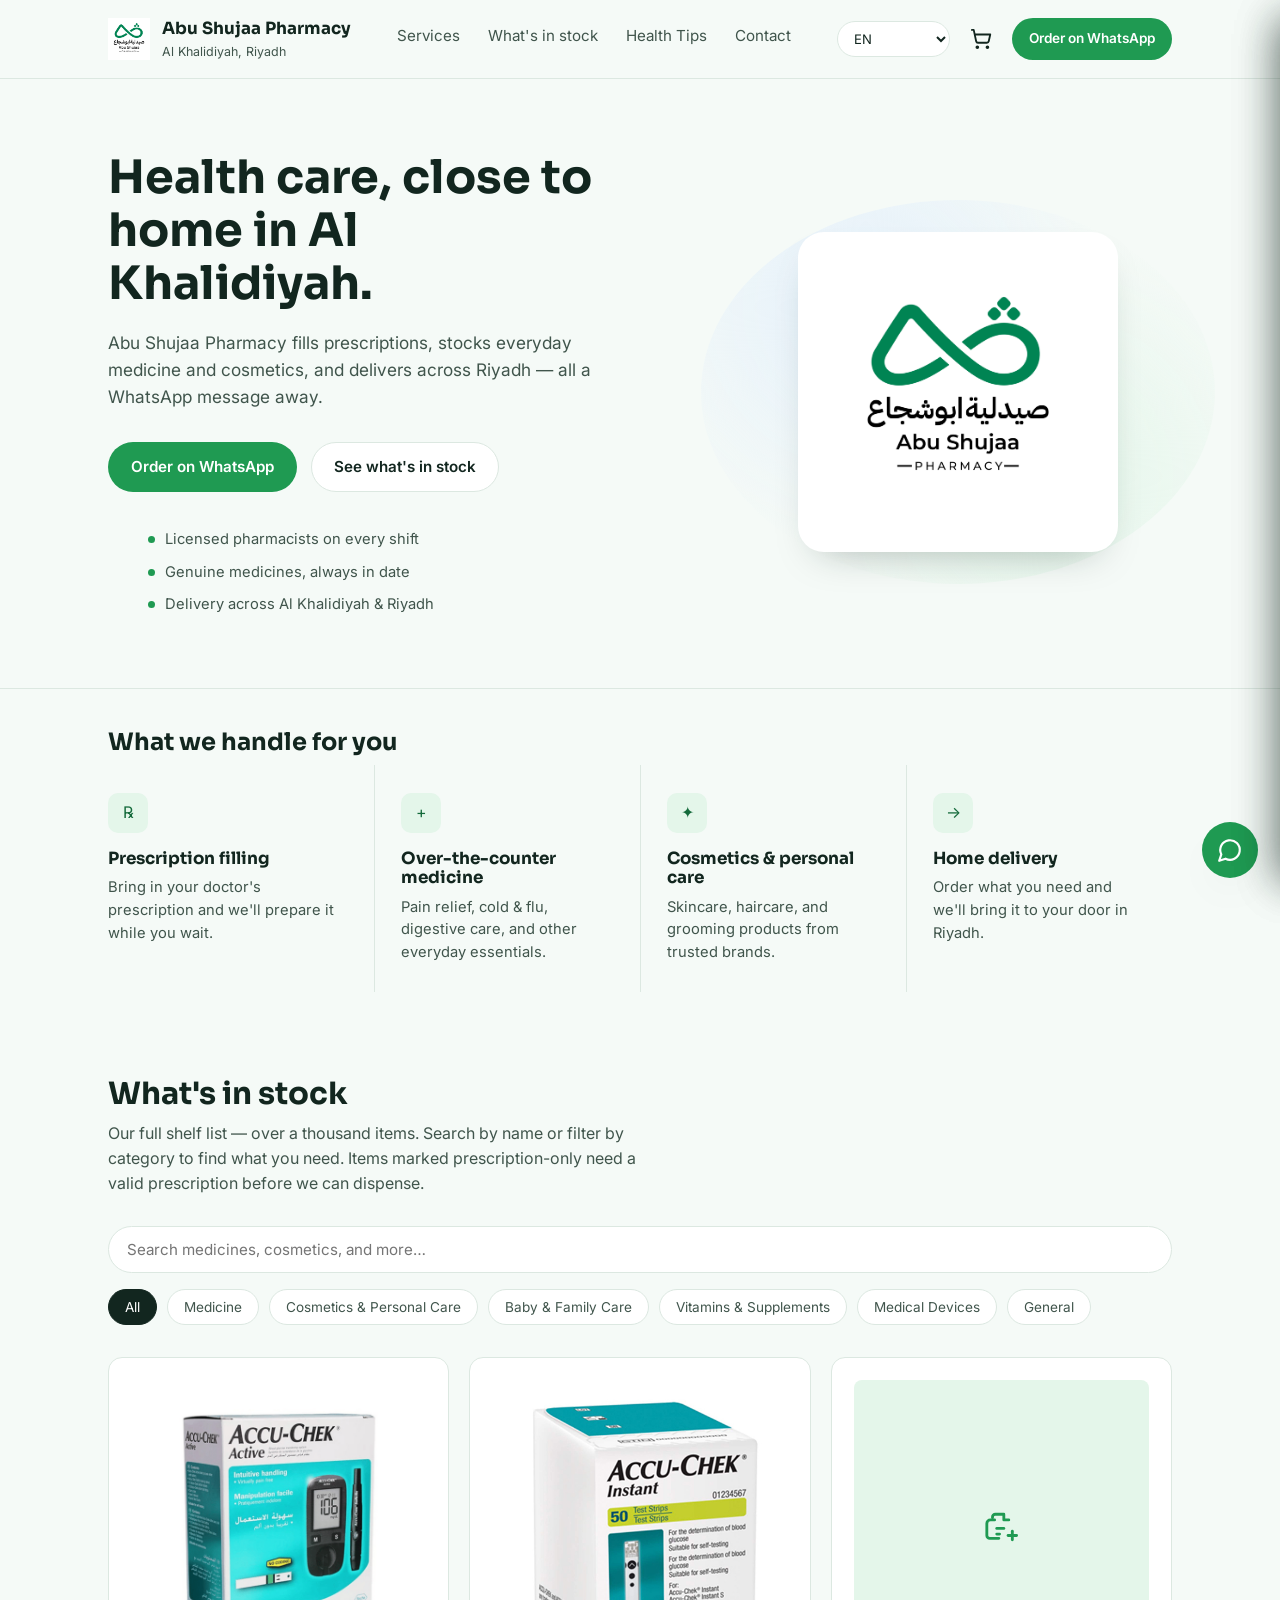
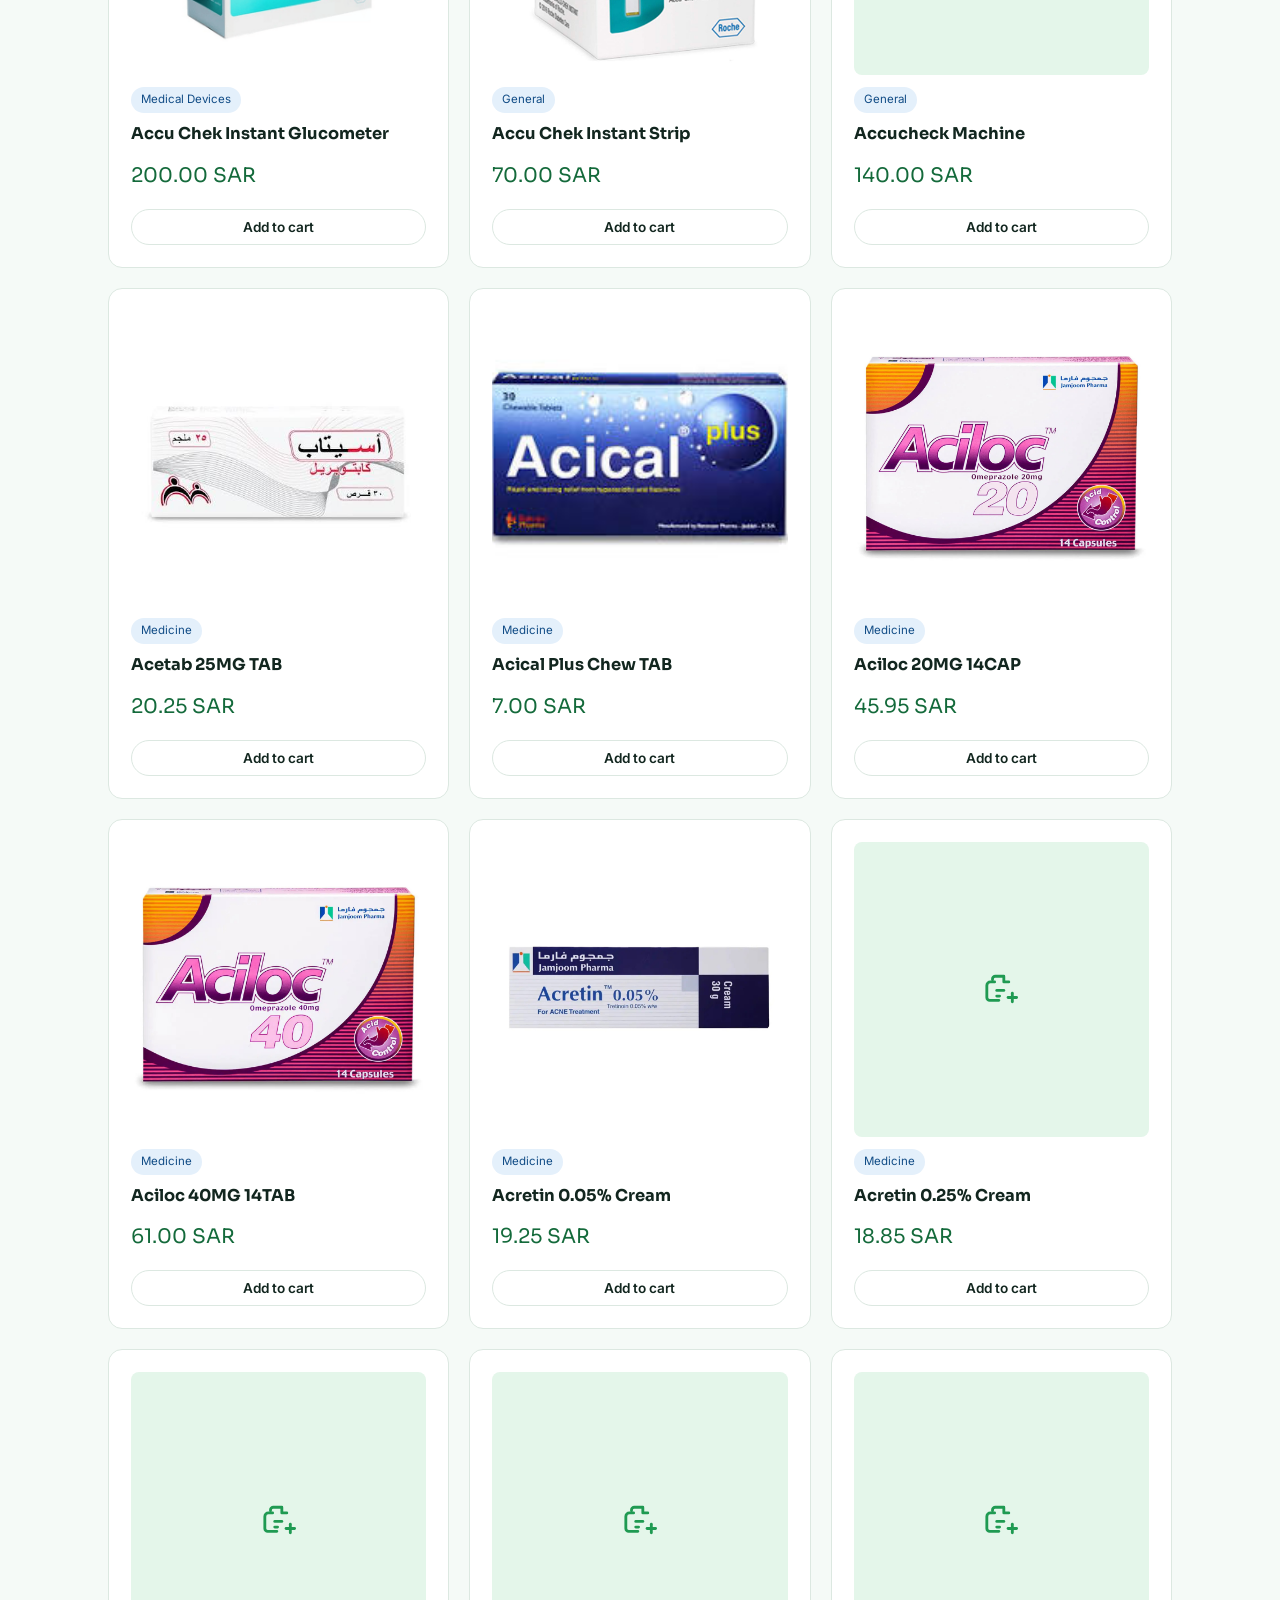
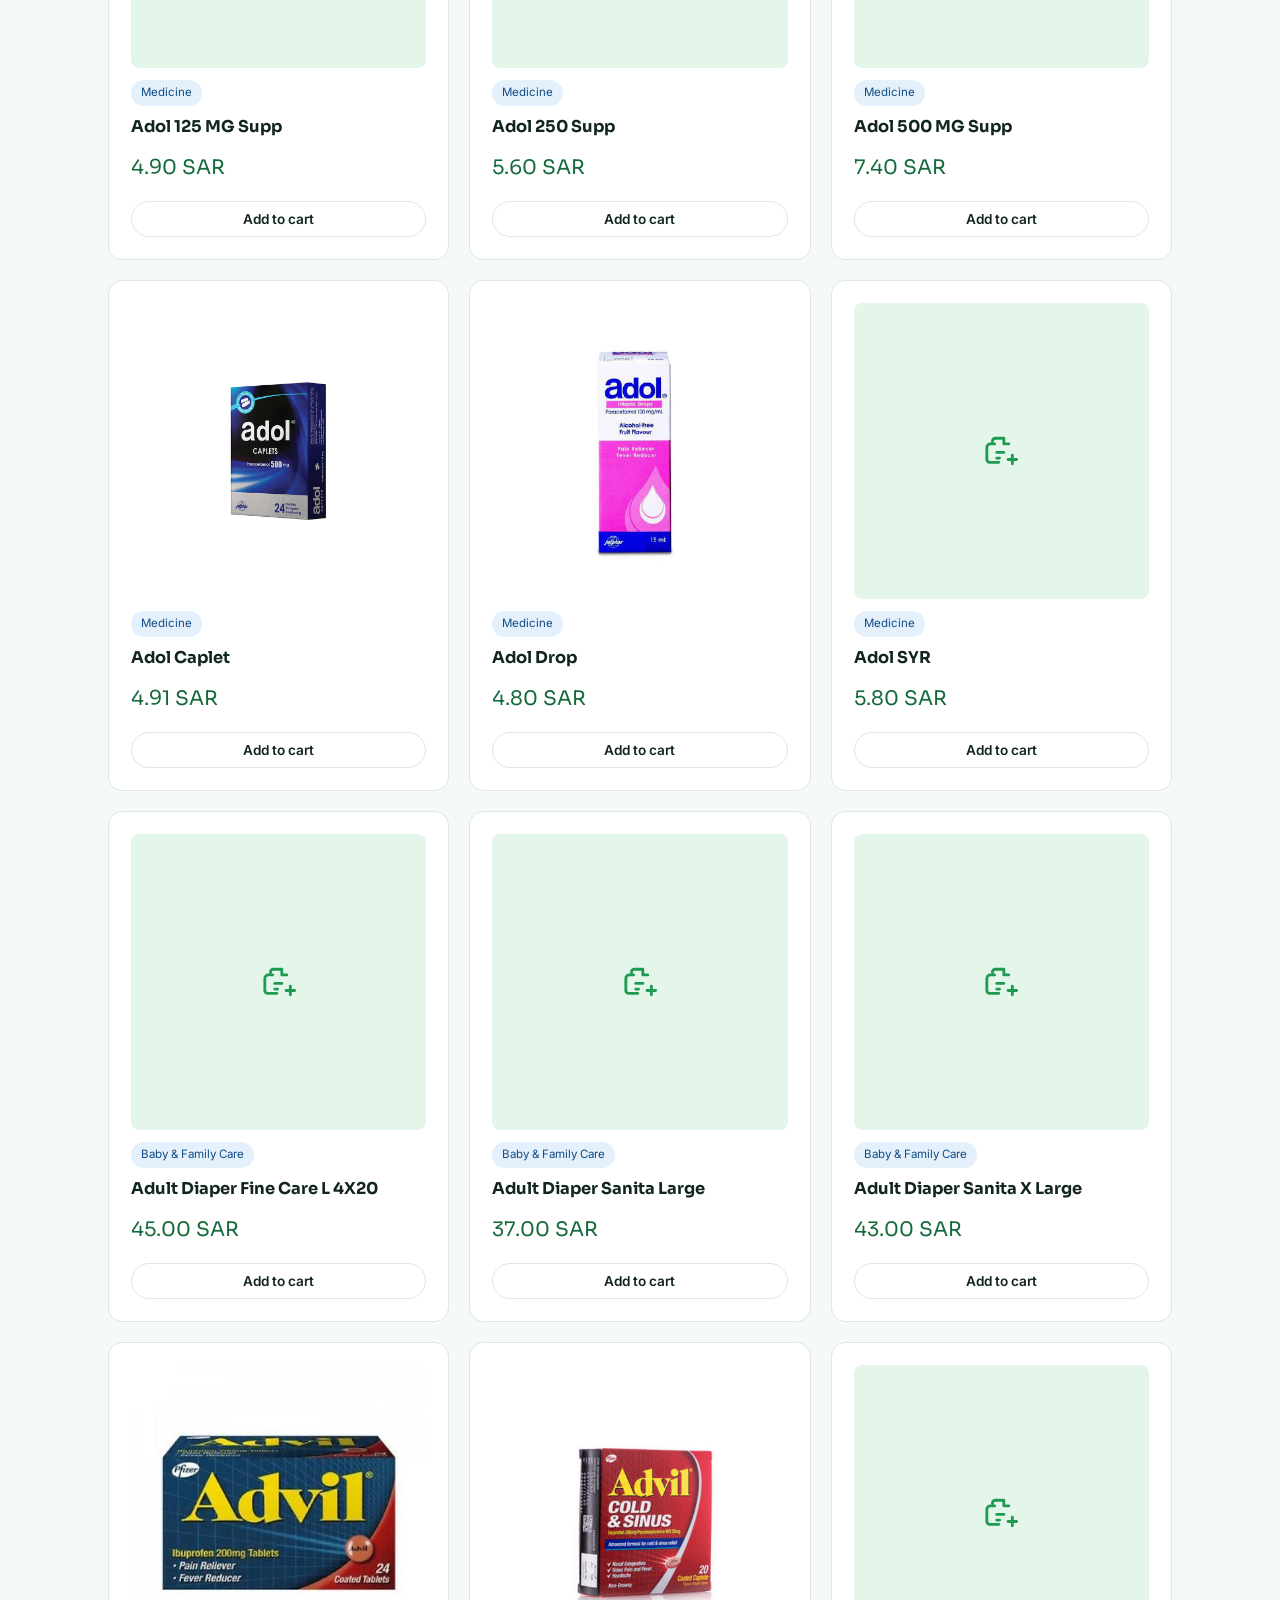
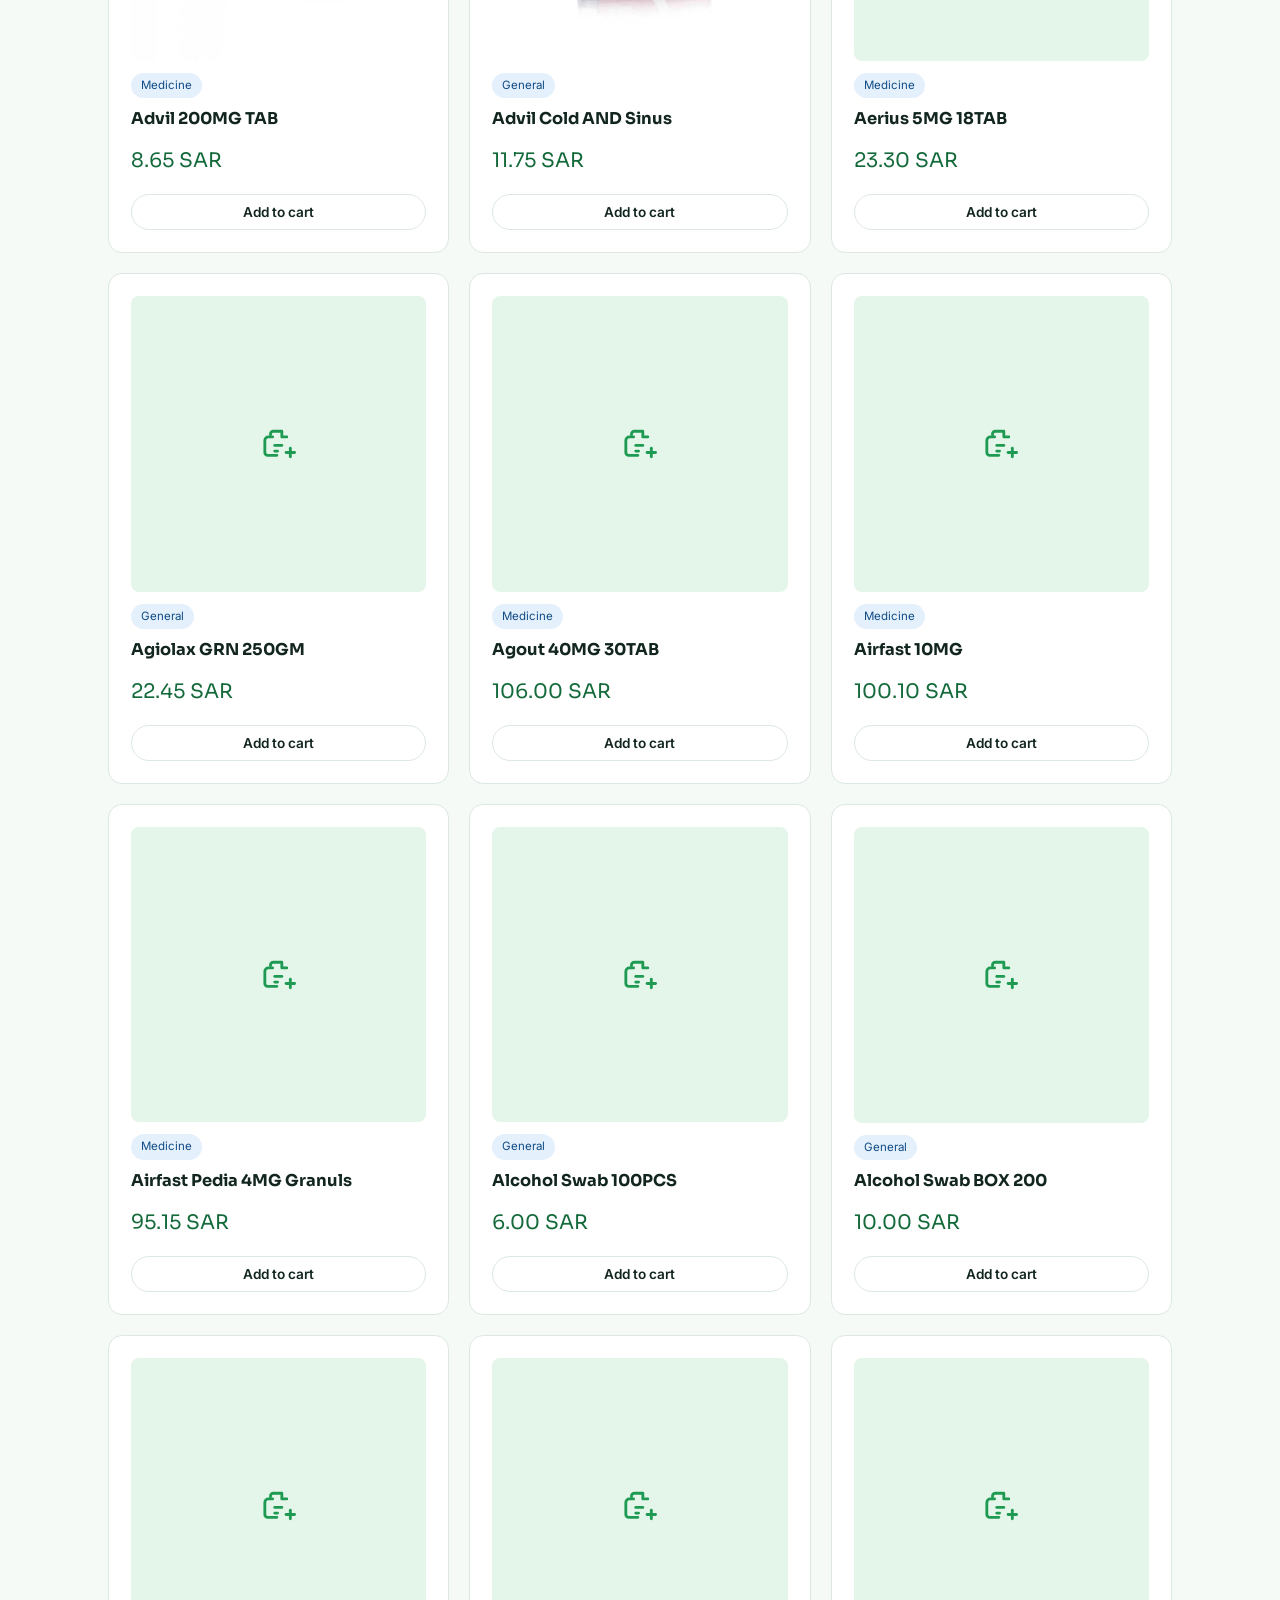
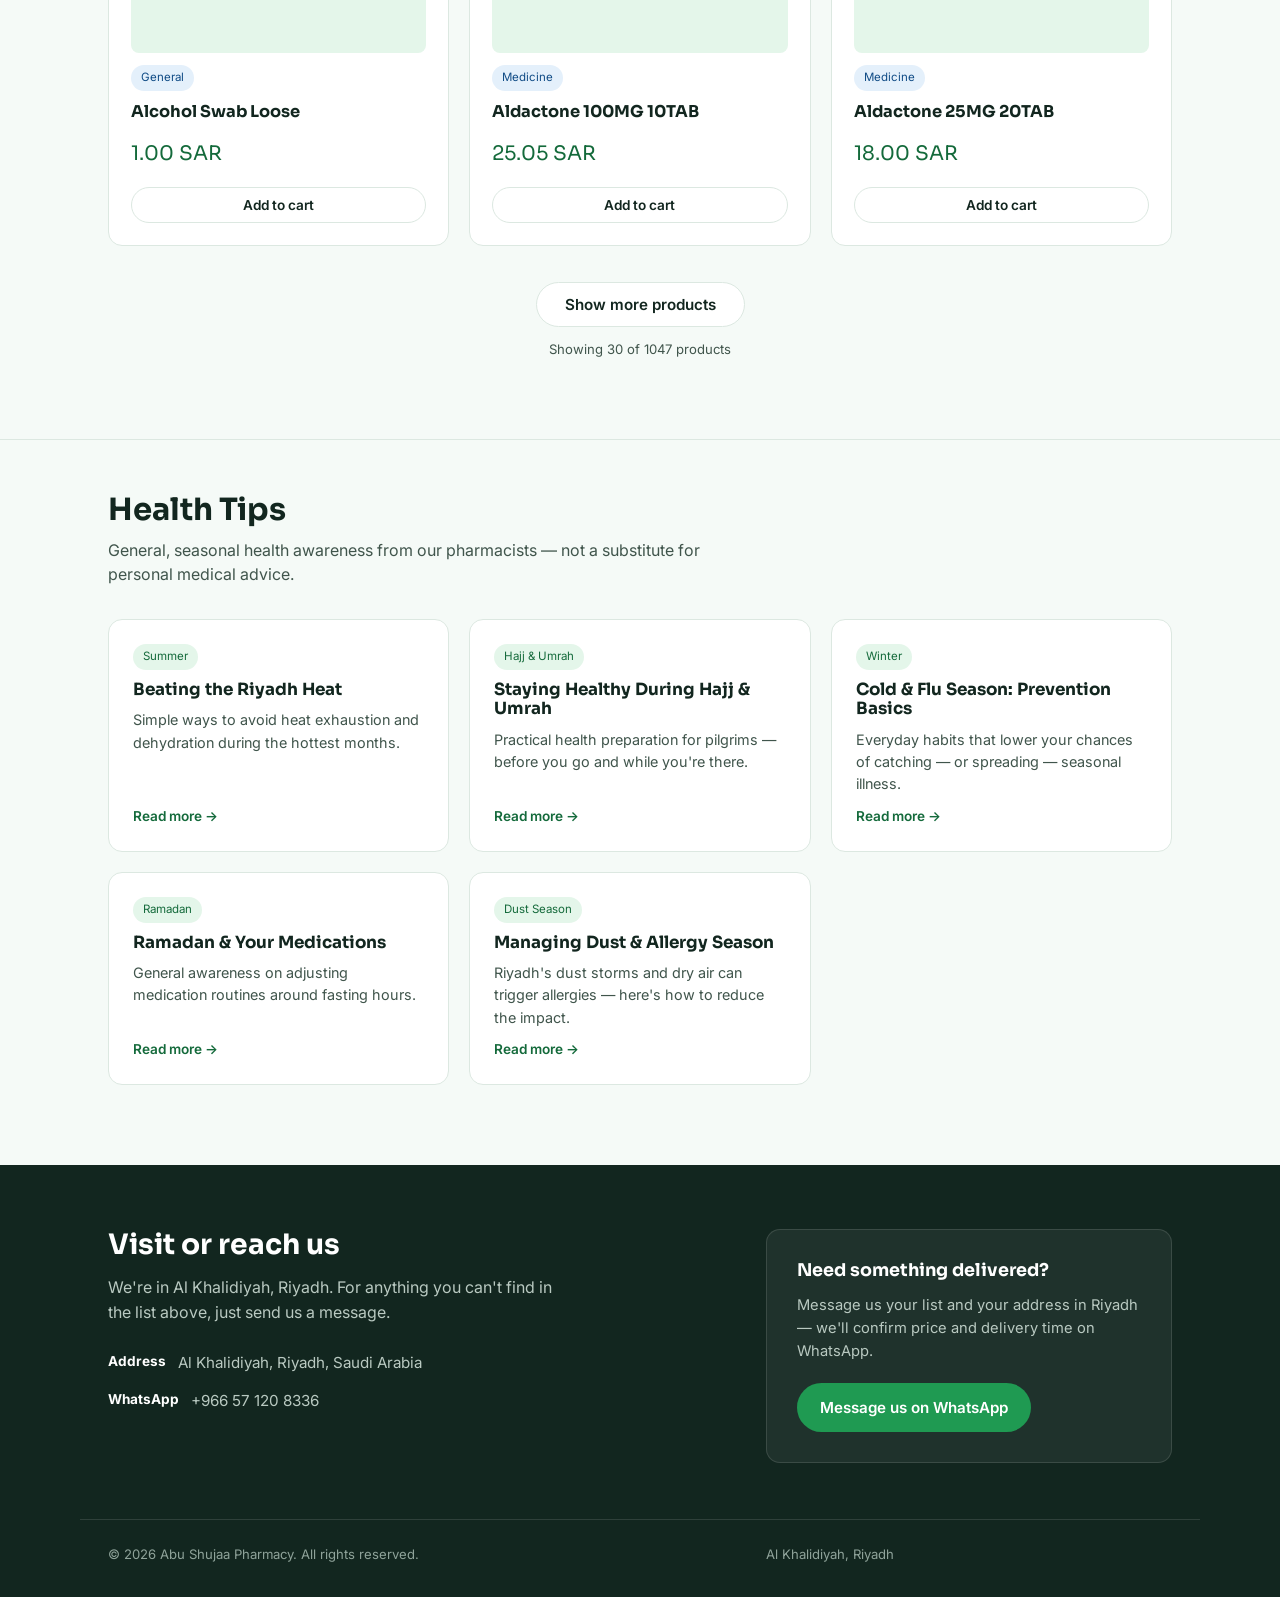
==== commit 7acdd2d9: "Update index.html" ====
--- a/index.html
+++ b/index.html
@@ -7,7 +7,7 @@
 <meta name="description" content="Abu Shujaa Pharmacy in Al Khalidiyah, Riyadh — prescription filling, over-the-counter medicine, cosmetics, and home delivery." />
 <link rel="preconnect" href="https://fonts.googleapis.com">
 <link rel="preconnect" href="https://fonts.gstatic.com" crossorigin>
-<link href="https://fonts.googleapis.com/css2?family=Sora:wght@500;600;700&family=Inter:wght@400;500;600&family=Noto+Naskh+Arabic:wght@500;600;700&family=Noto+Aslam+Urdu:wght@500;600;700&family=Noto+Sans+Bengali:wght@500;600;700&display=swap" rel="stylesheet">
+<link href="https://fonts.googleapis.com/css2?family=Sora:wght@500;600;700&family=Inter:wght@400;500;600&family=Noto+Naskh+Arabic:wght@500;600;700&family=Noto+Naskh+Urdu:wght@500;600;700&family=Noto+Sans+Bengali:wght@500;600;700&display=swap" rel="stylesheet">
 <link rel="stylesheet" href="styles.css" />
 <link rel="manifest" href="manifest.json" />
 <meta name="theme-color" content="#1F9A52" />
@@ -60,7 +60,7 @@
   <section class="hero">
     <div class="wrap">
       <div class="hero-copy">
-        <h1 data-i18n="hero_title">Health care, close to home in Al Khalididiyah.</h1>
+        <h1 data-i18n="hero_title">Health care, close to home in Al Khalidiyah.</h1>
         <p class="hero-sub" data-i18n="hero_sub">
           Abu Shujaa Pharmacy fills prescriptions, stocks everyday medicine and cosmetics,
           and delivers across Riyadh — all a WhatsApp message away.
@@ -163,7 +163,7 @@
   <div class="wrap">
     <div>
       <h2 data-i18n="contact_heading">Visit or reach us</h2>
-      <p data-i18n="contact_sub">We're in Al Khalididiyah, Riyadh. For anything you can't find in the list above, just send us a message.</p>
+      <p data-i18n="contact_sub">We're in Al Khalidiyah, Riyadh. For anything you can't find in the list above, just send us a message.</p>
       <div class="contact-details">
         <div>
           <div>
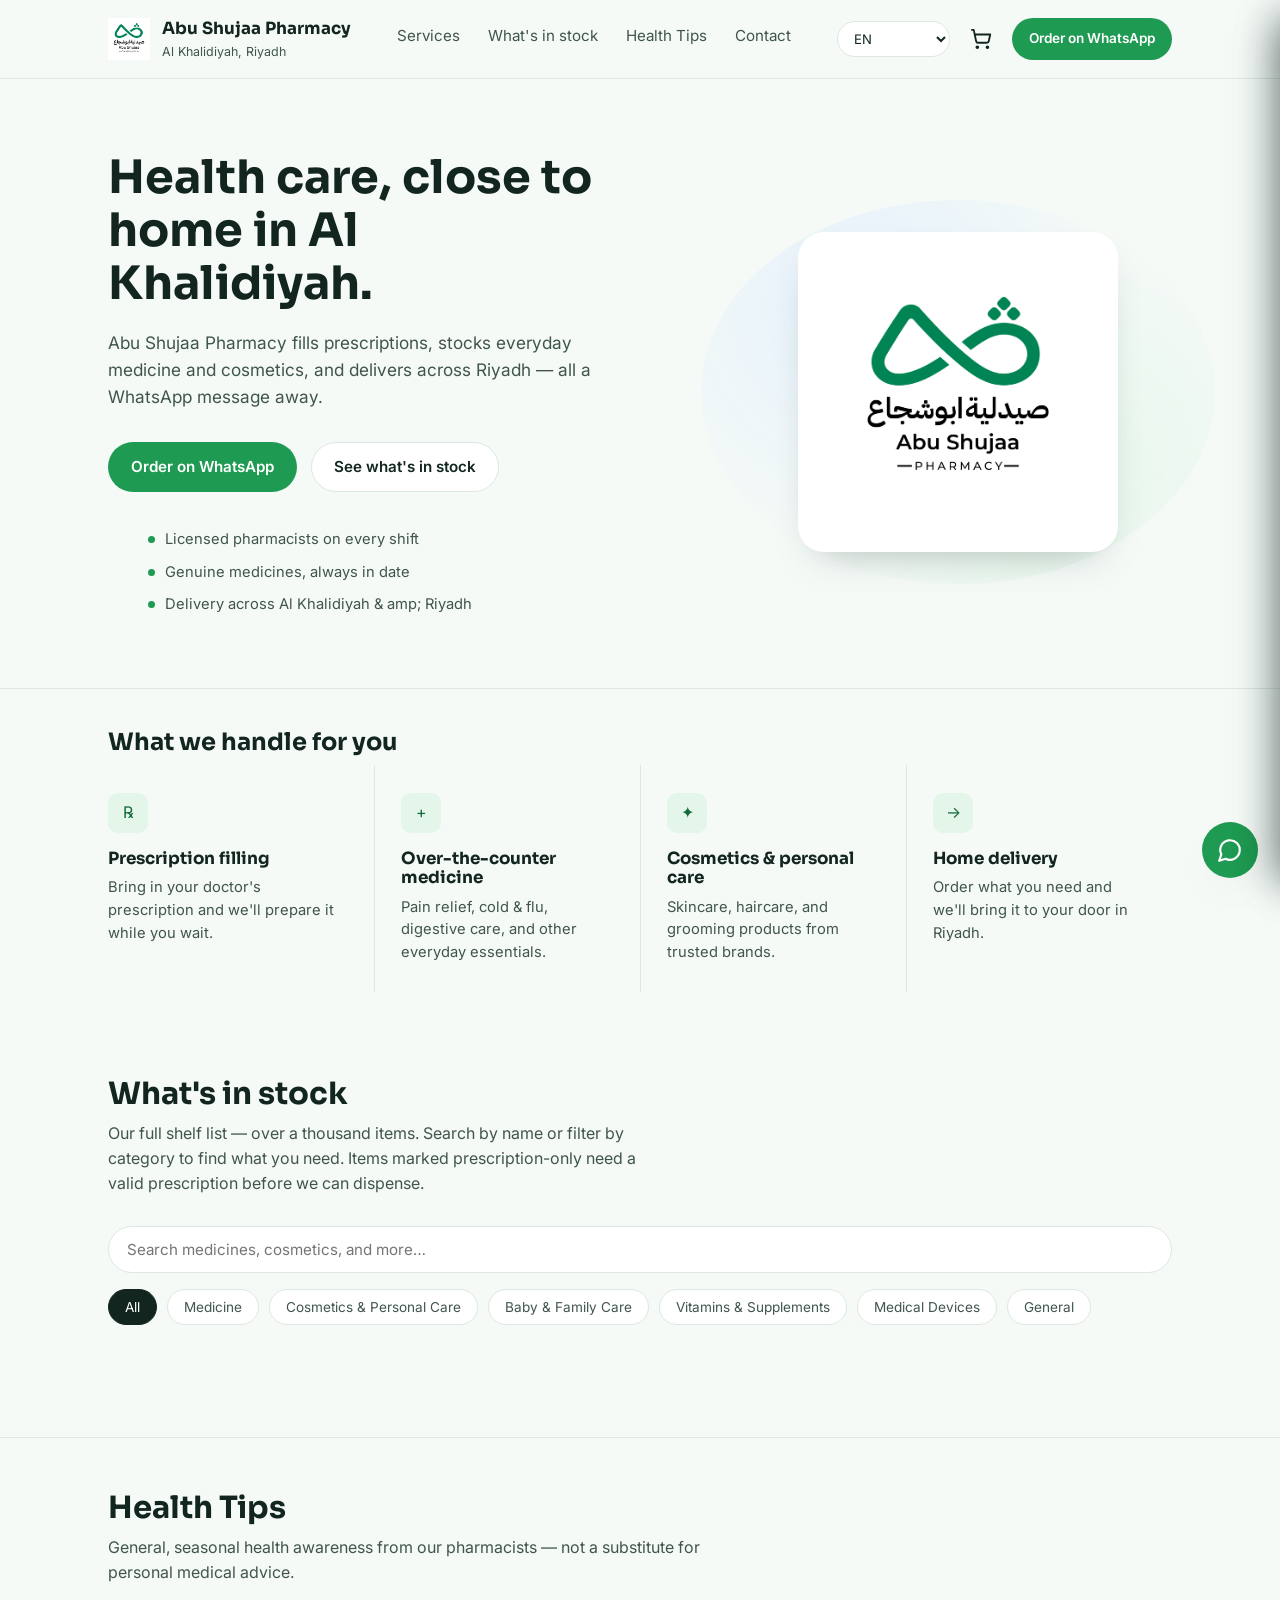
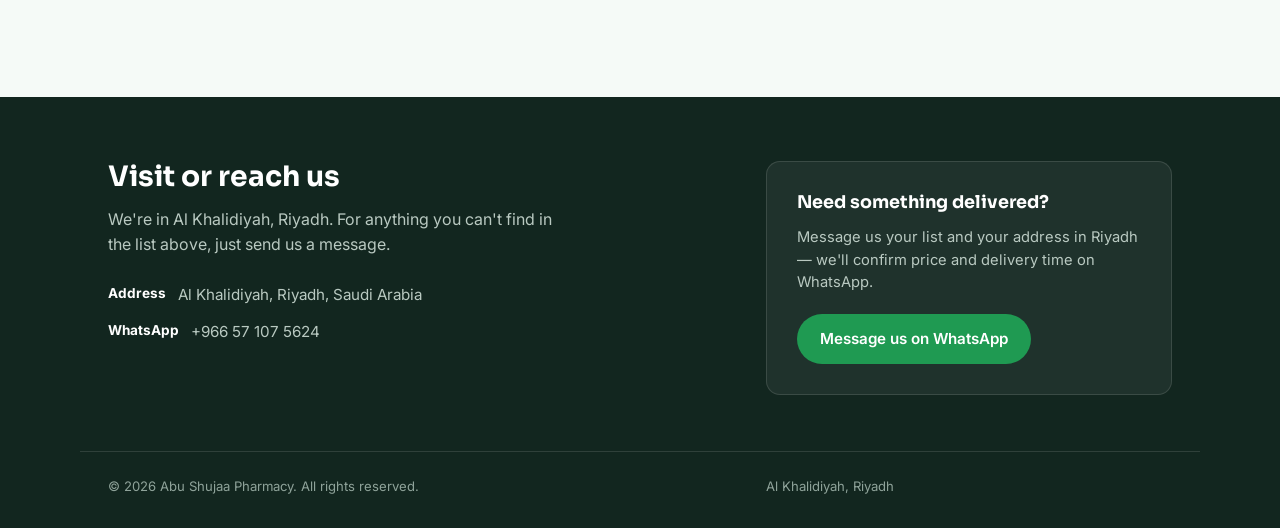
==== commit 23492a89: "Update index.html" ====
--- a/index.html
+++ b/index.html
@@ -72,7 +72,7 @@
         <ul class="trust-list">
           <li data-i18n="trust_1">Licensed pharmacists on every shift</li>
           <li data-i18n="trust_2">Genuine medicines, always in date</li>
-          <li data-i18n="trust_3">Delivery across Al Khalididiyah &amp; Riyadh</li>
+          <li data-i18n="trust_3">Delivery across Al Khalidiyah & amp; Riyadh</li>
         </ul>
       </div>
       <div class="hero-art">
@@ -174,7 +174,7 @@
         <div>
           <div>
             <strong data-i18n="whatsapp_label">WhatsApp</strong>
-            <span>+966 57 120 8336</span>
+            <span>+966 57 107 5624</span>
           </div>
         </div>
       </div>
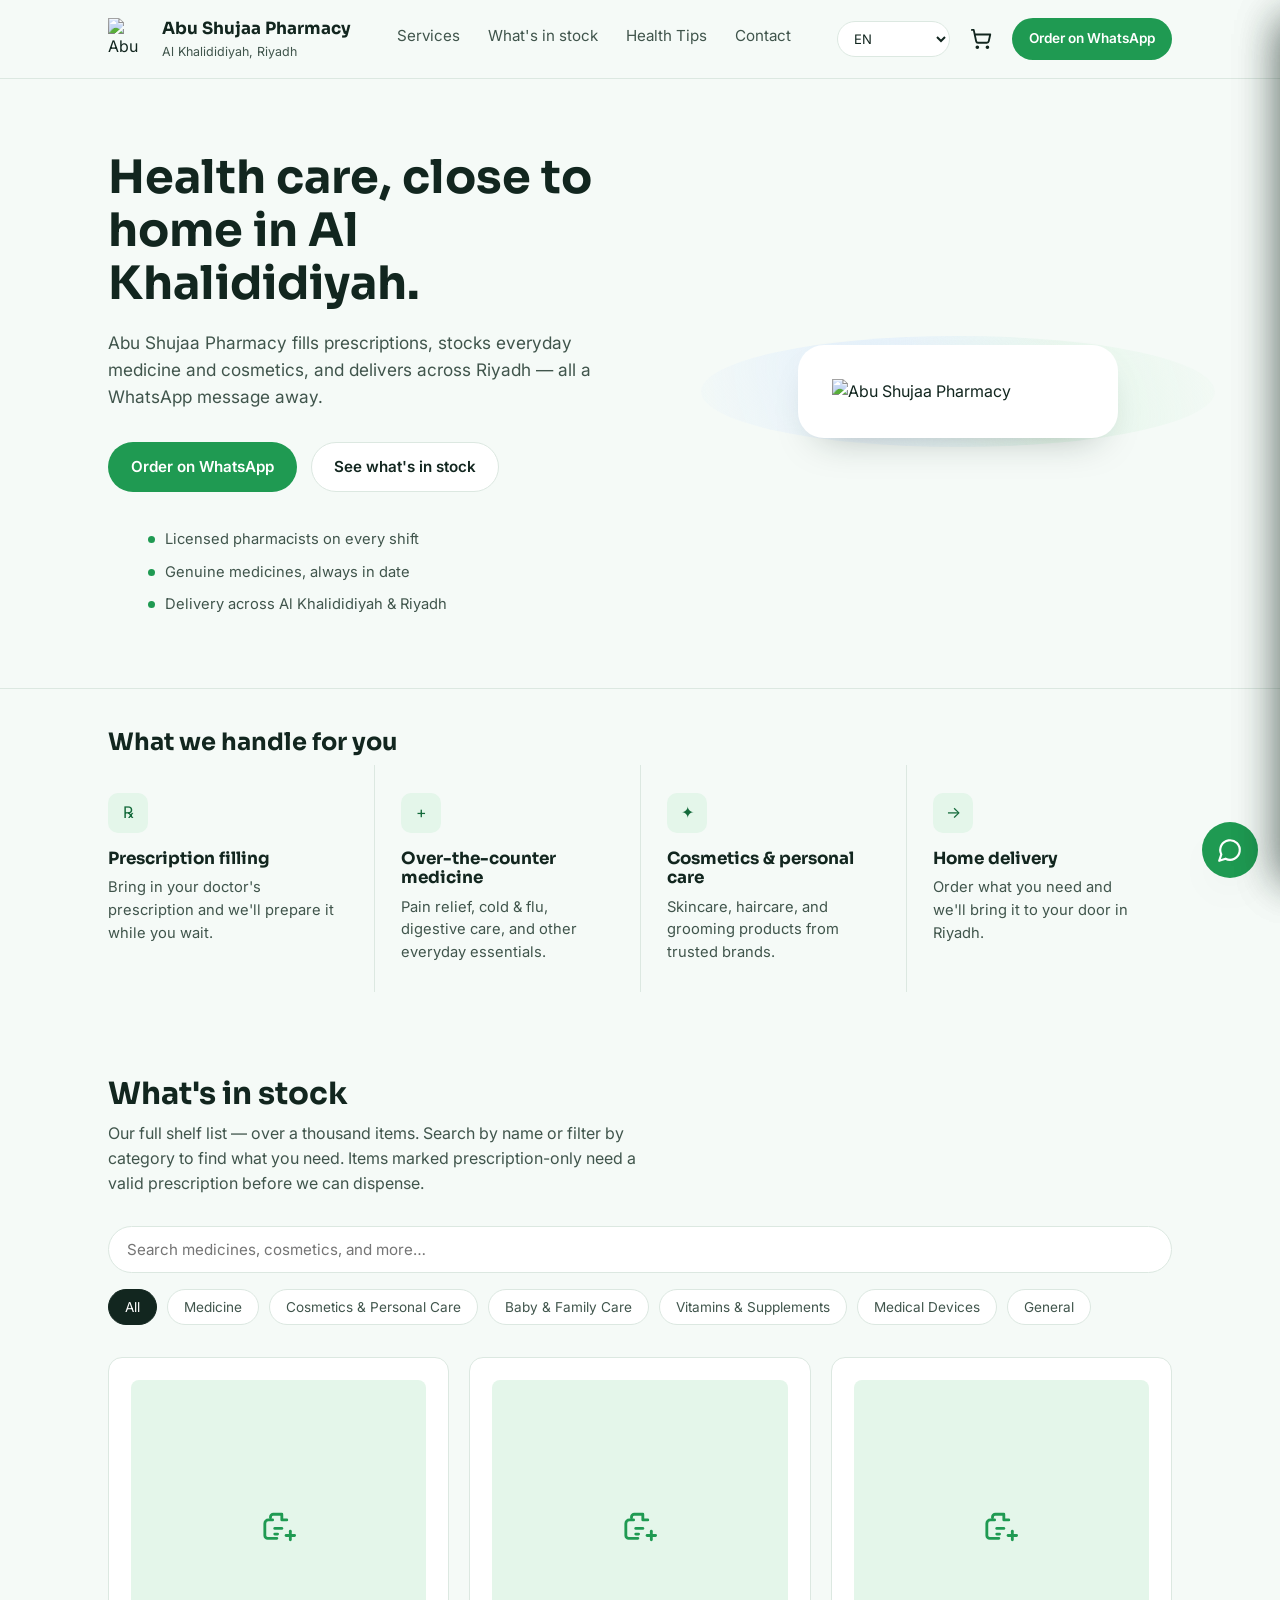
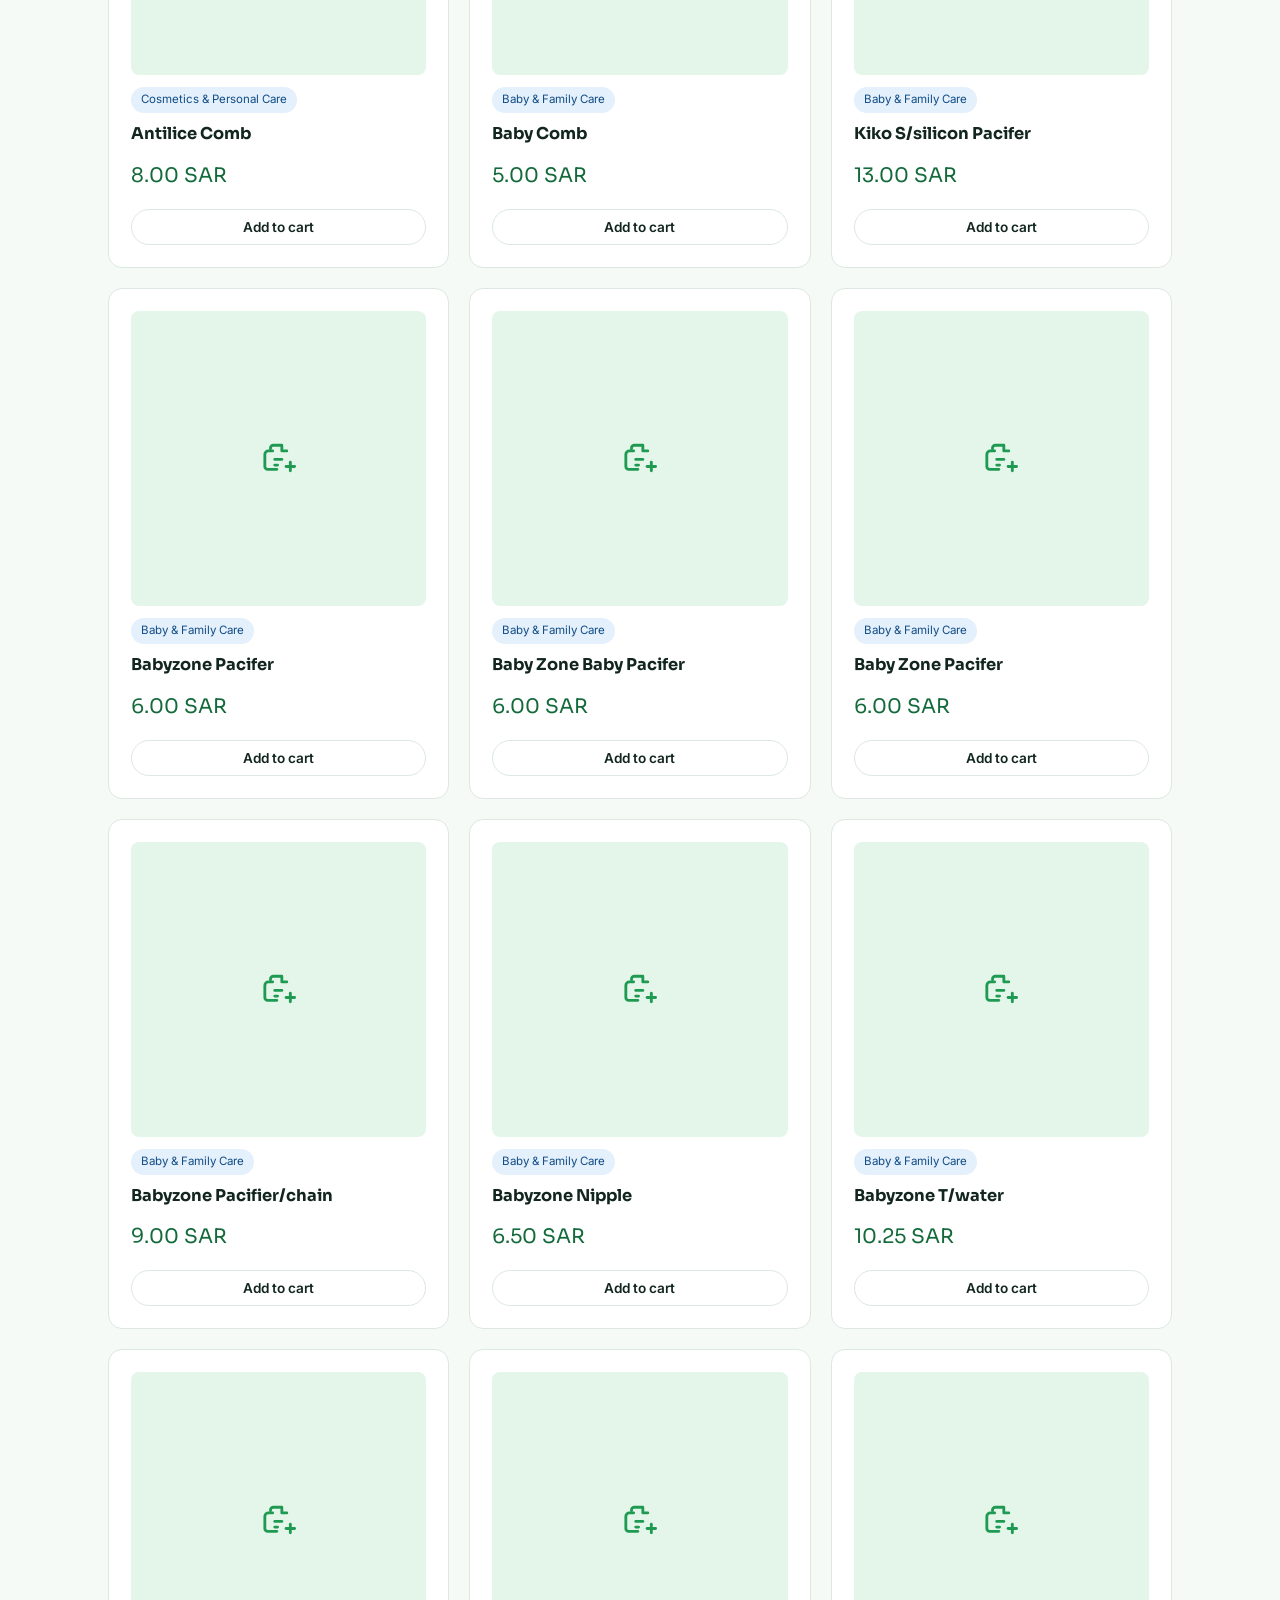
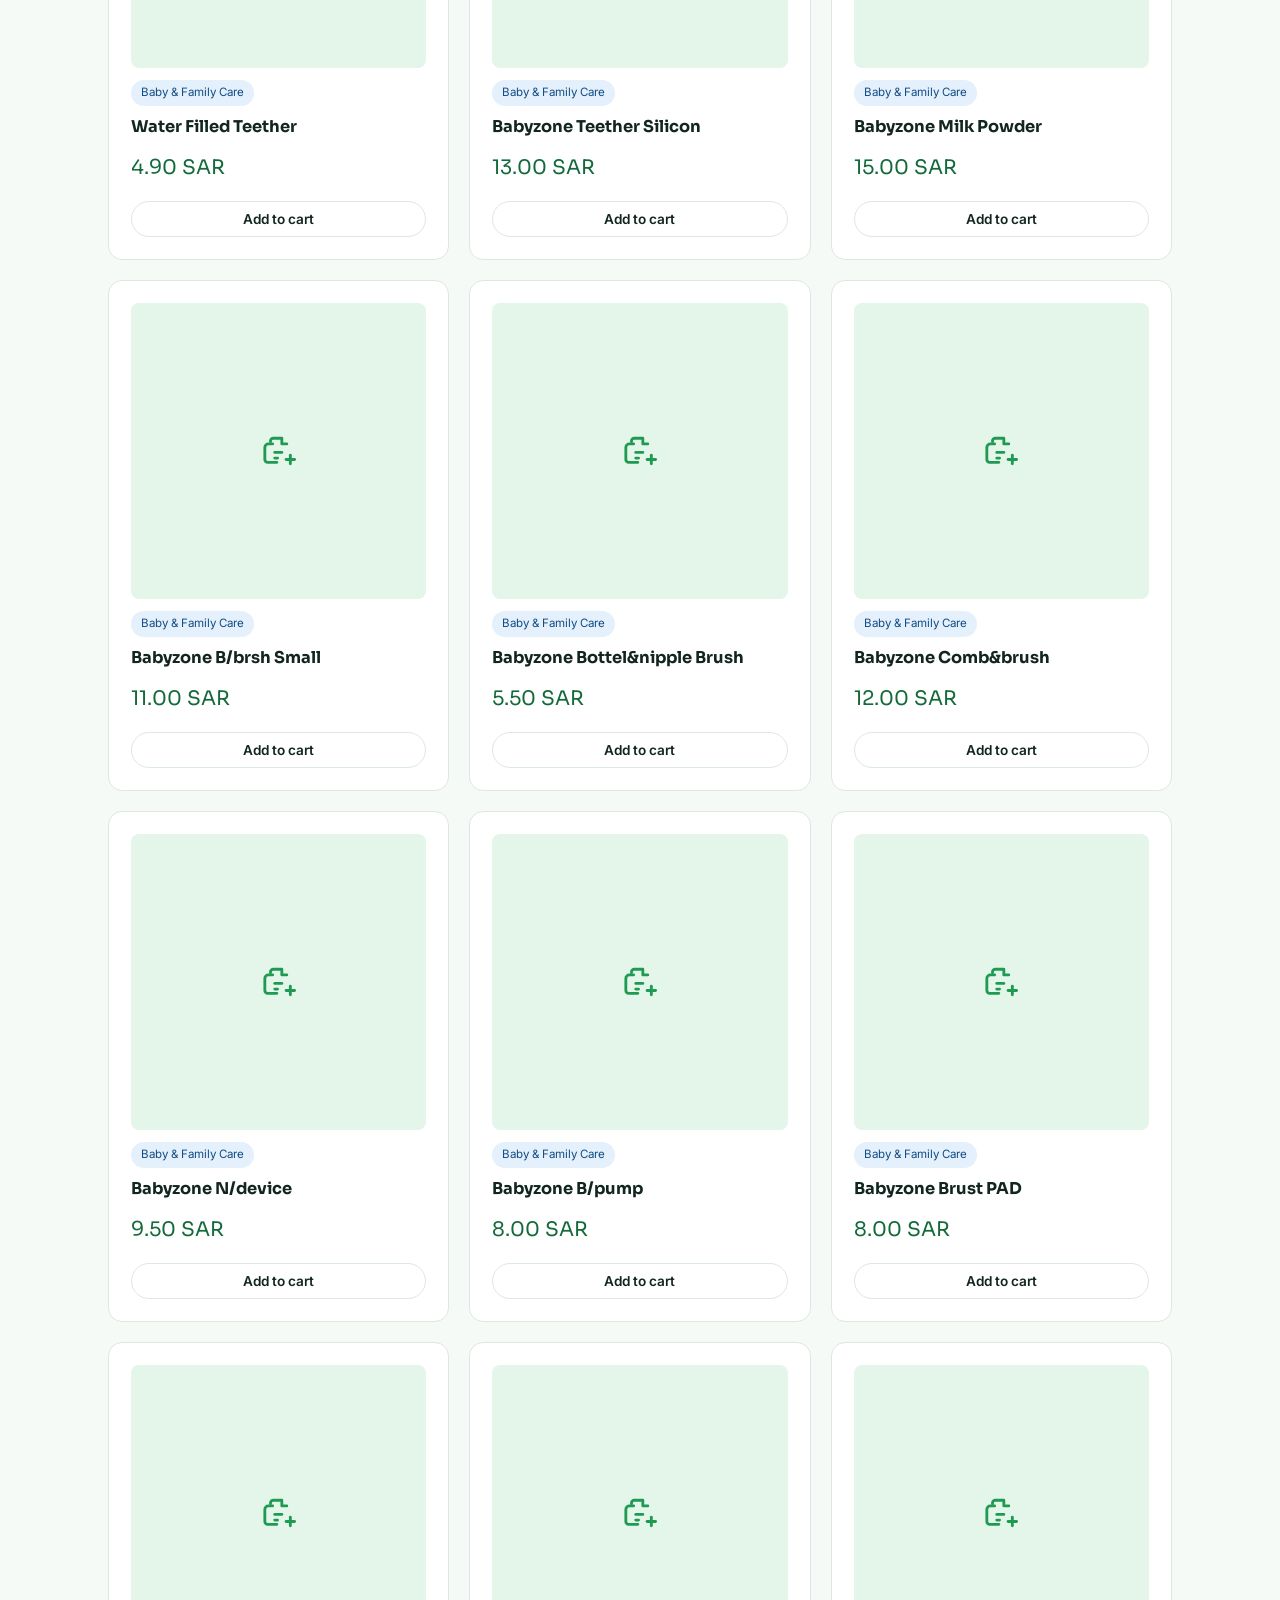
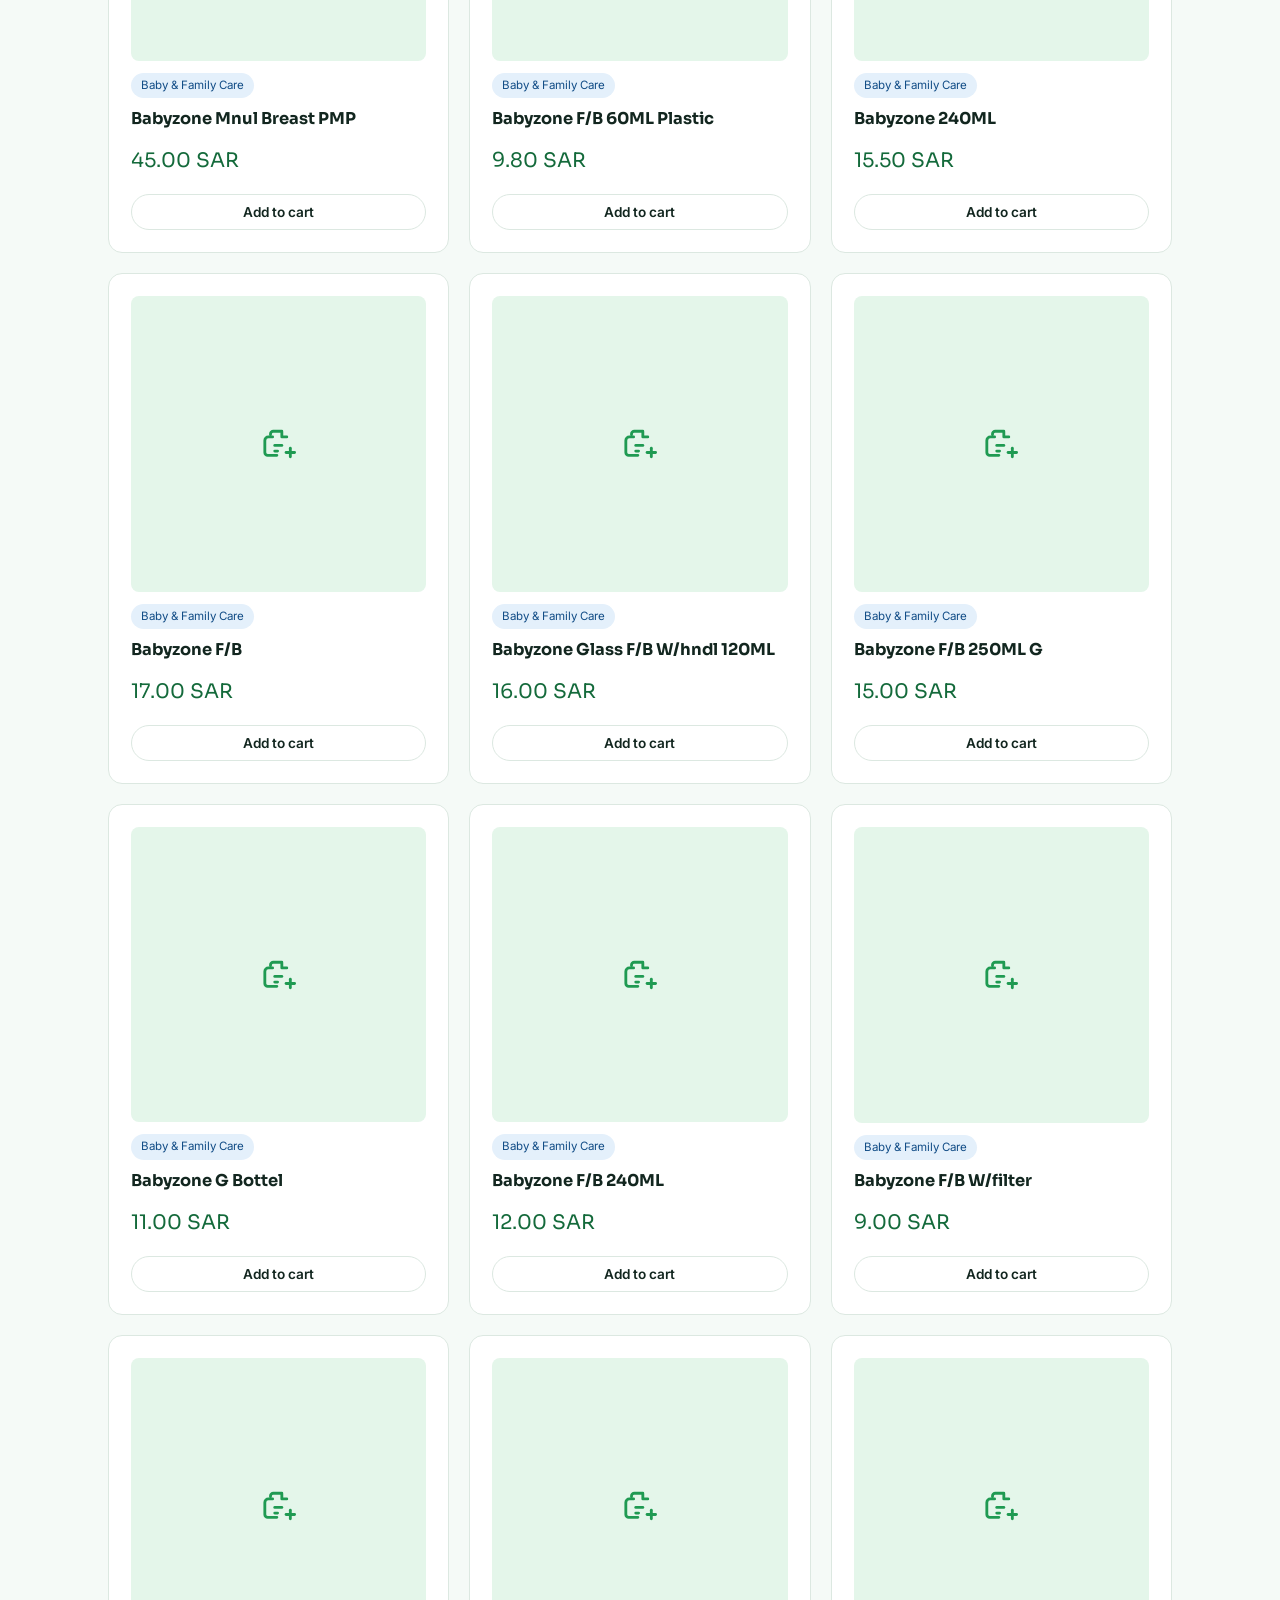
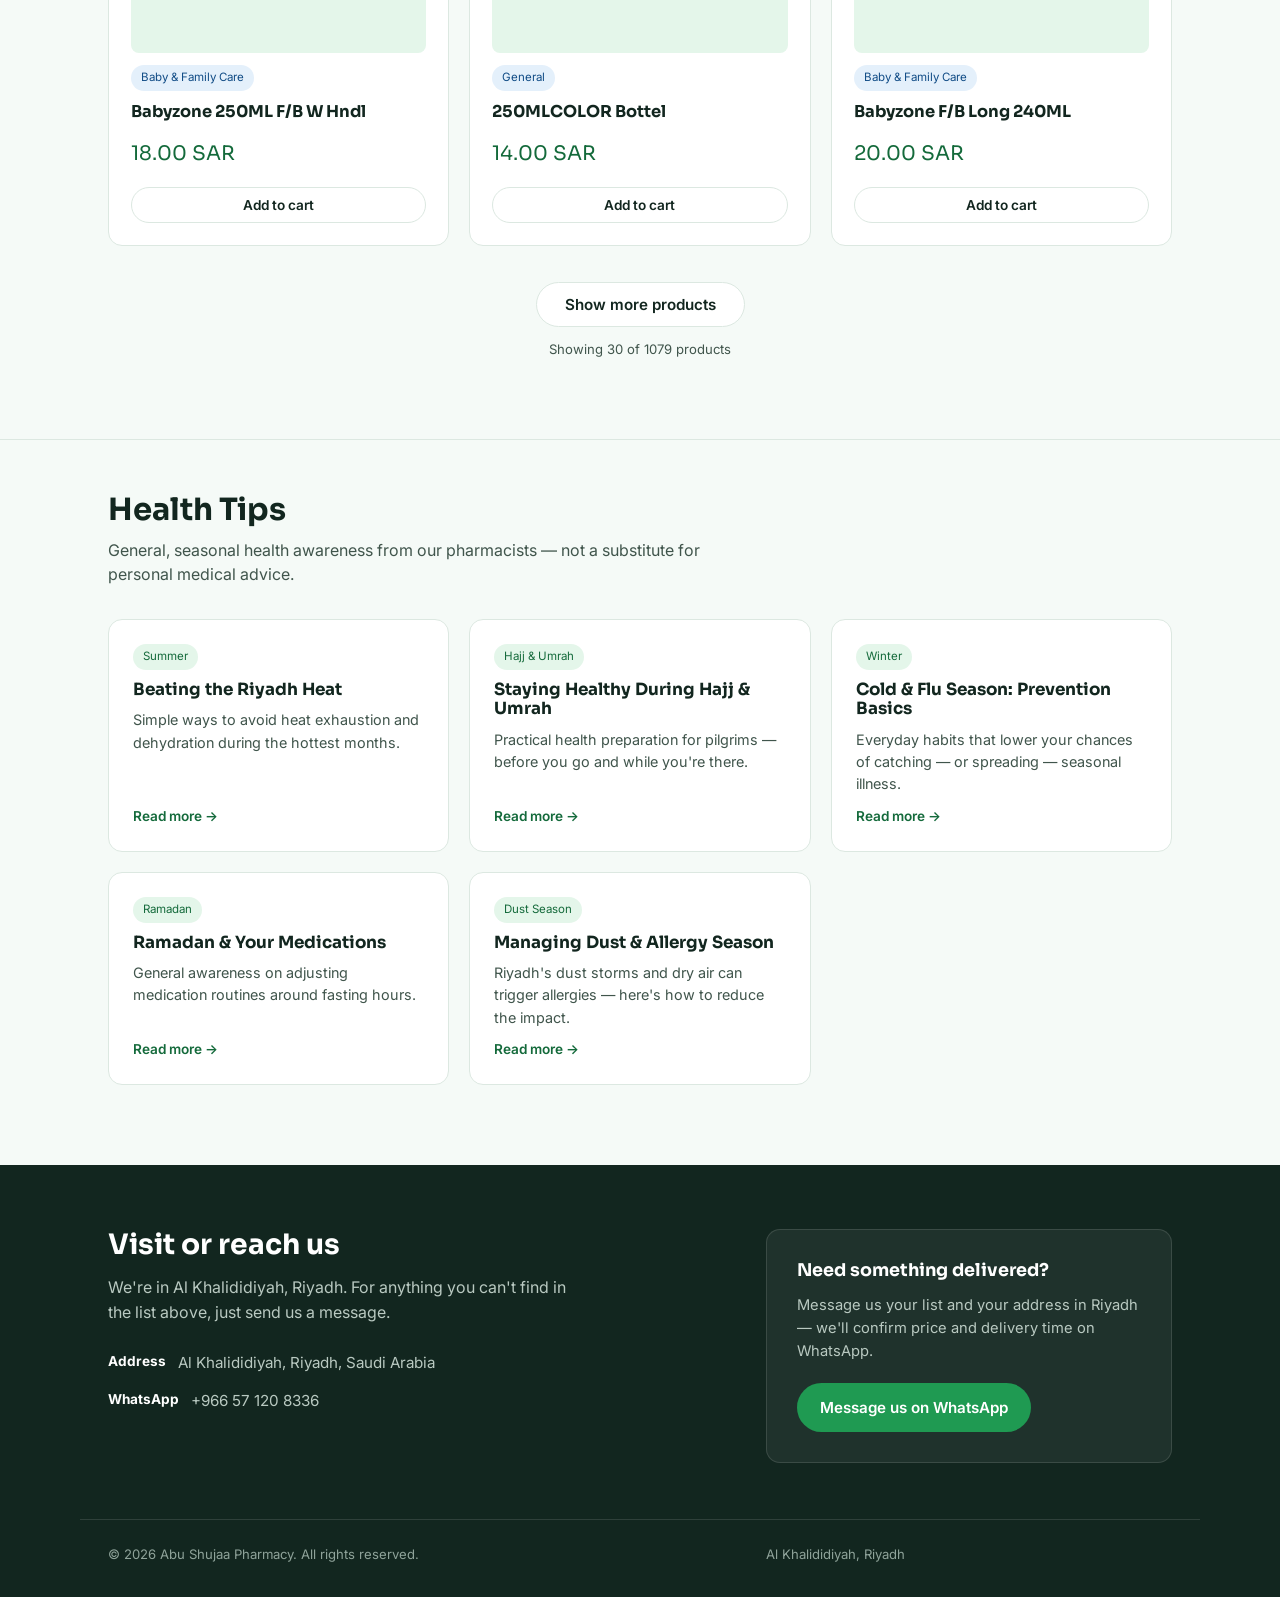
==== commit 4ffeef67: "Add files via upload" ====
--- a/index.html
+++ b/index.html
@@ -3,11 +3,11 @@
 <head>
 <meta charset="UTF-8" />
 <meta name="viewport" content="width=device-width, initial-scale=1" />
-<title>Abu Shujaa Pharmacy | Al Khalidiyah, Riyadh</title>
-<meta name="description" content="Abu Shujaa Pharmacy in Al Khalidiyah, Riyadh — prescription filling, over-the-counter medicine, cosmetics, and home delivery." />
+<title>Abu Shujaa Pharmacy | Al Khalididiyah, Riyadh</title>
+<meta name="description" content="Abu Shujaa Pharmacy in Al Khalididiyah, Riyadh — prescription filling, over-the-counter medicine, cosmetics, and home delivery." />
 <link rel="preconnect" href="https://fonts.googleapis.com">
 <link rel="preconnect" href="https://fonts.gstatic.com" crossorigin>
-<link href="https://fonts.googleapis.com/css2?family=Sora:wght@500;600;700&family=Inter:wght@400;500;600&family=Noto+Naskh+Arabic:wght@500;600;700&family=Noto+Naskh+Urdu:wght@500;600;700&family=Noto+Sans+Bengali:wght@500;600;700&display=swap" rel="stylesheet">
+<link href="https://fonts.googleapis.com/css2?family=Sora:wght@500;600;700&family=Inter:wght@400;500;600&family=Noto+Naskh+Arabic:wght@500;600;700&family=Noto+Nastaliq+Urdu:wght@500;600;700&family=Noto+Sans+Bengali:wght@500;600;700&display=swap" rel="stylesheet">
 <link rel="stylesheet" href="styles.css" />
 <link rel="manifest" href="manifest.json" />
 <meta name="theme-color" content="#1F9A52" />
@@ -26,7 +26,7 @@
       <img src="assets/logo.jpg" alt="Abu Shujaa Pharmacy logo" />
       <span class="brand-text">
         <strong>Abu Shujaa Pharmacy</strong>
-        <span>Al Khalidiyah, Riyadh</span>
+        <span>Al Khalididiyah, Riyadh</span>
       </span>
     </a>
     <nav class="main-nav" aria-label="Primary">
@@ -60,7 +60,7 @@
   <section class="hero">
     <div class="wrap">
       <div class="hero-copy">
-        <h1 data-i18n="hero_title">Health care, close to home in Al Khalidiyah.</h1>
+        <h1 data-i18n="hero_title">Health care, close to home in Al Khalididiyah.</h1>
         <p class="hero-sub" data-i18n="hero_sub">
           Abu Shujaa Pharmacy fills prescriptions, stocks everyday medicine and cosmetics,
           and delivers across Riyadh — all a WhatsApp message away.
@@ -72,7 +72,7 @@
         <ul class="trust-list">
           <li data-i18n="trust_1">Licensed pharmacists on every shift</li>
           <li data-i18n="trust_2">Genuine medicines, always in date</li>
-          <li data-i18n="trust_3">Delivery across Al Khalidiyah & amp; Riyadh</li>
+          <li data-i18n="trust_3">Delivery across Al Khalididiyah &amp; Riyadh</li>
         </ul>
       </div>
       <div class="hero-art">
@@ -163,18 +163,18 @@
   <div class="wrap">
     <div>
       <h2 data-i18n="contact_heading">Visit or reach us</h2>
-      <p data-i18n="contact_sub">We're in Al Khalidiyah, Riyadh. For anything you can't find in the list above, just send us a message.</p>
+      <p data-i18n="contact_sub">We're in Al Khalididiyah, Riyadh. For anything you can't find in the list above, just send us a message.</p>
       <div class="contact-details">
         <div>
           <div>
             <strong data-i18n="address_label">Address</strong>
-            <span>Al Khalidiyah, Riyadh, Saudi Arabia</span>
+            <span>Al Khalididiyah, Riyadh, Saudi Arabia</span>
           </div>
         </div>
         <div>
           <div>
             <strong data-i18n="whatsapp_label">WhatsApp</strong>
-            <span>+966 57 107 5624</span>
+            <span>+966 57 120 8336</span>
           </div>
         </div>
       </div>
@@ -187,7 +187,7 @@
   </div>
   <div class="wrap footer-bottom">
     <span>© <span id="year"></span> Abu Shujaa Pharmacy. <span data-i18n="footer_rights">All rights reserved.</span></span>
-    <span>Al Khalidiyah, Riyadh</span>
+    <span>Al Khalididiyah, Riyadh</span>
   </div>
 </footer>
 
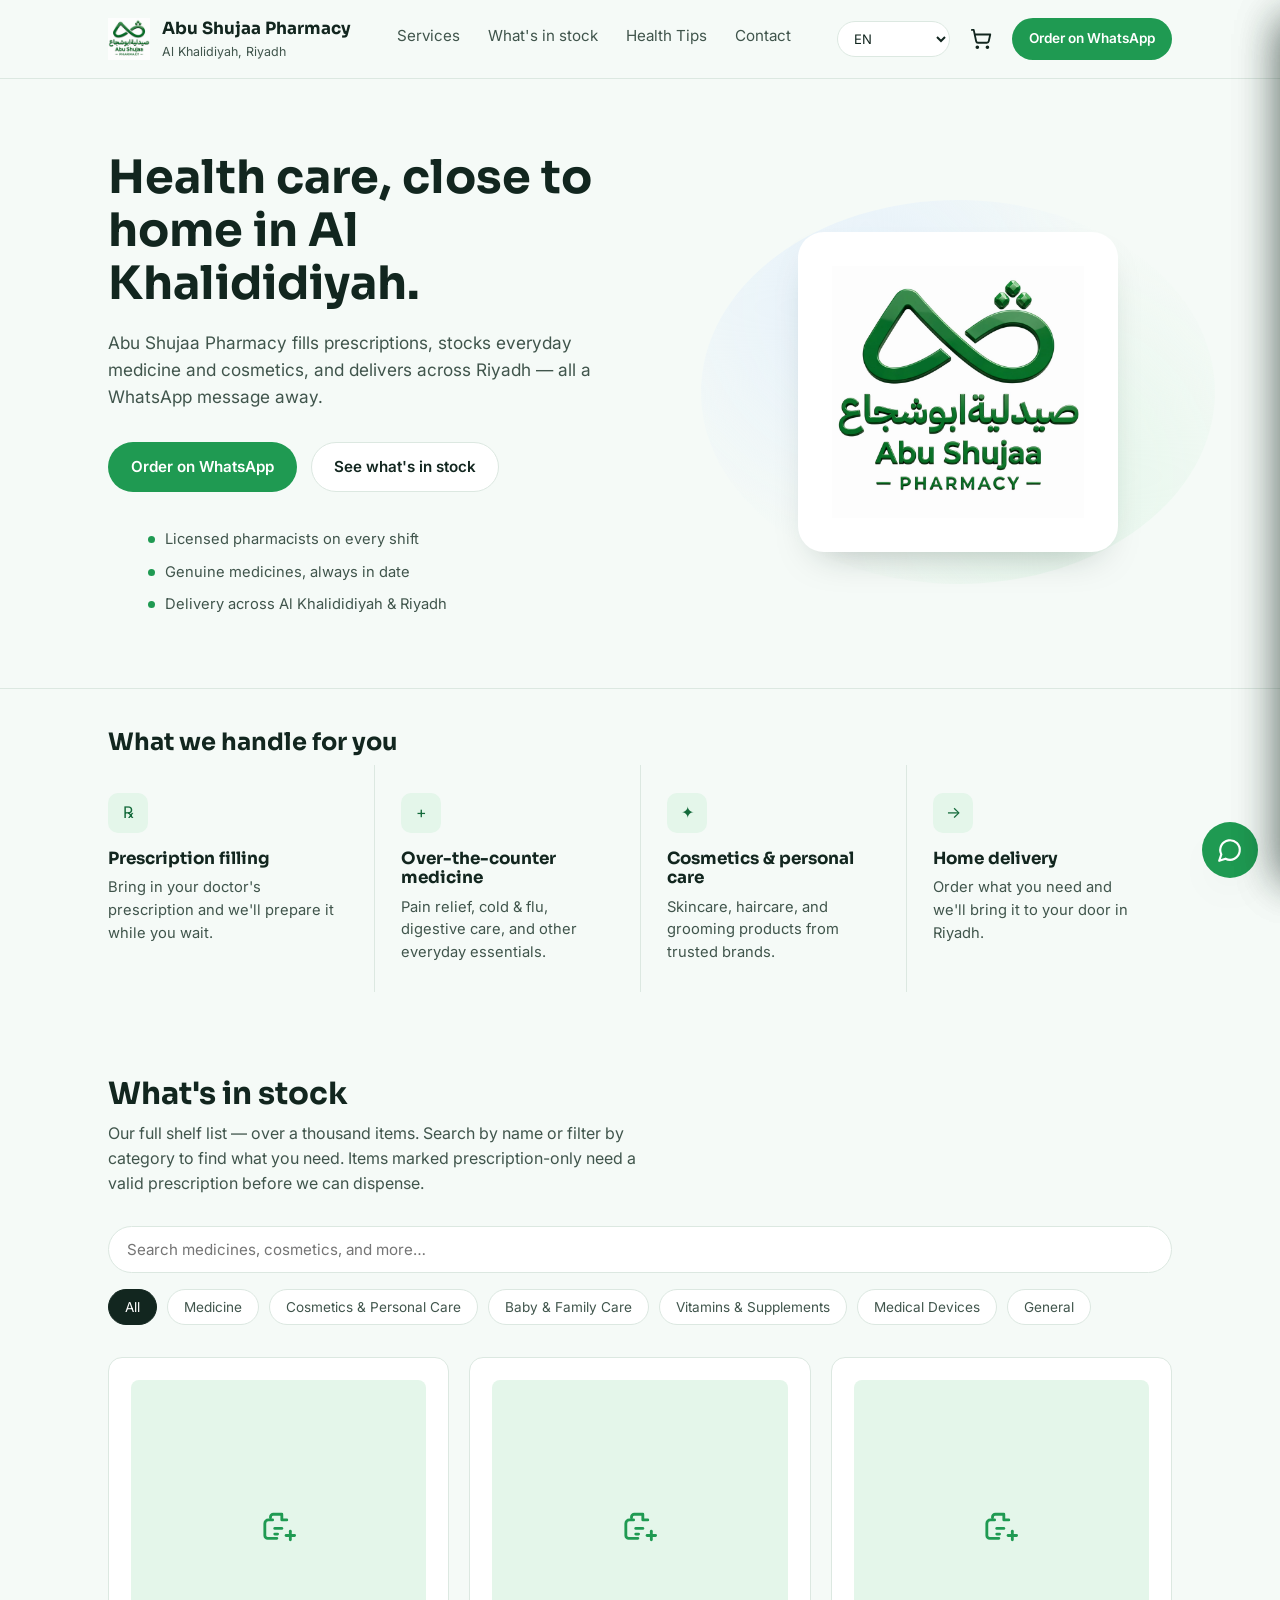
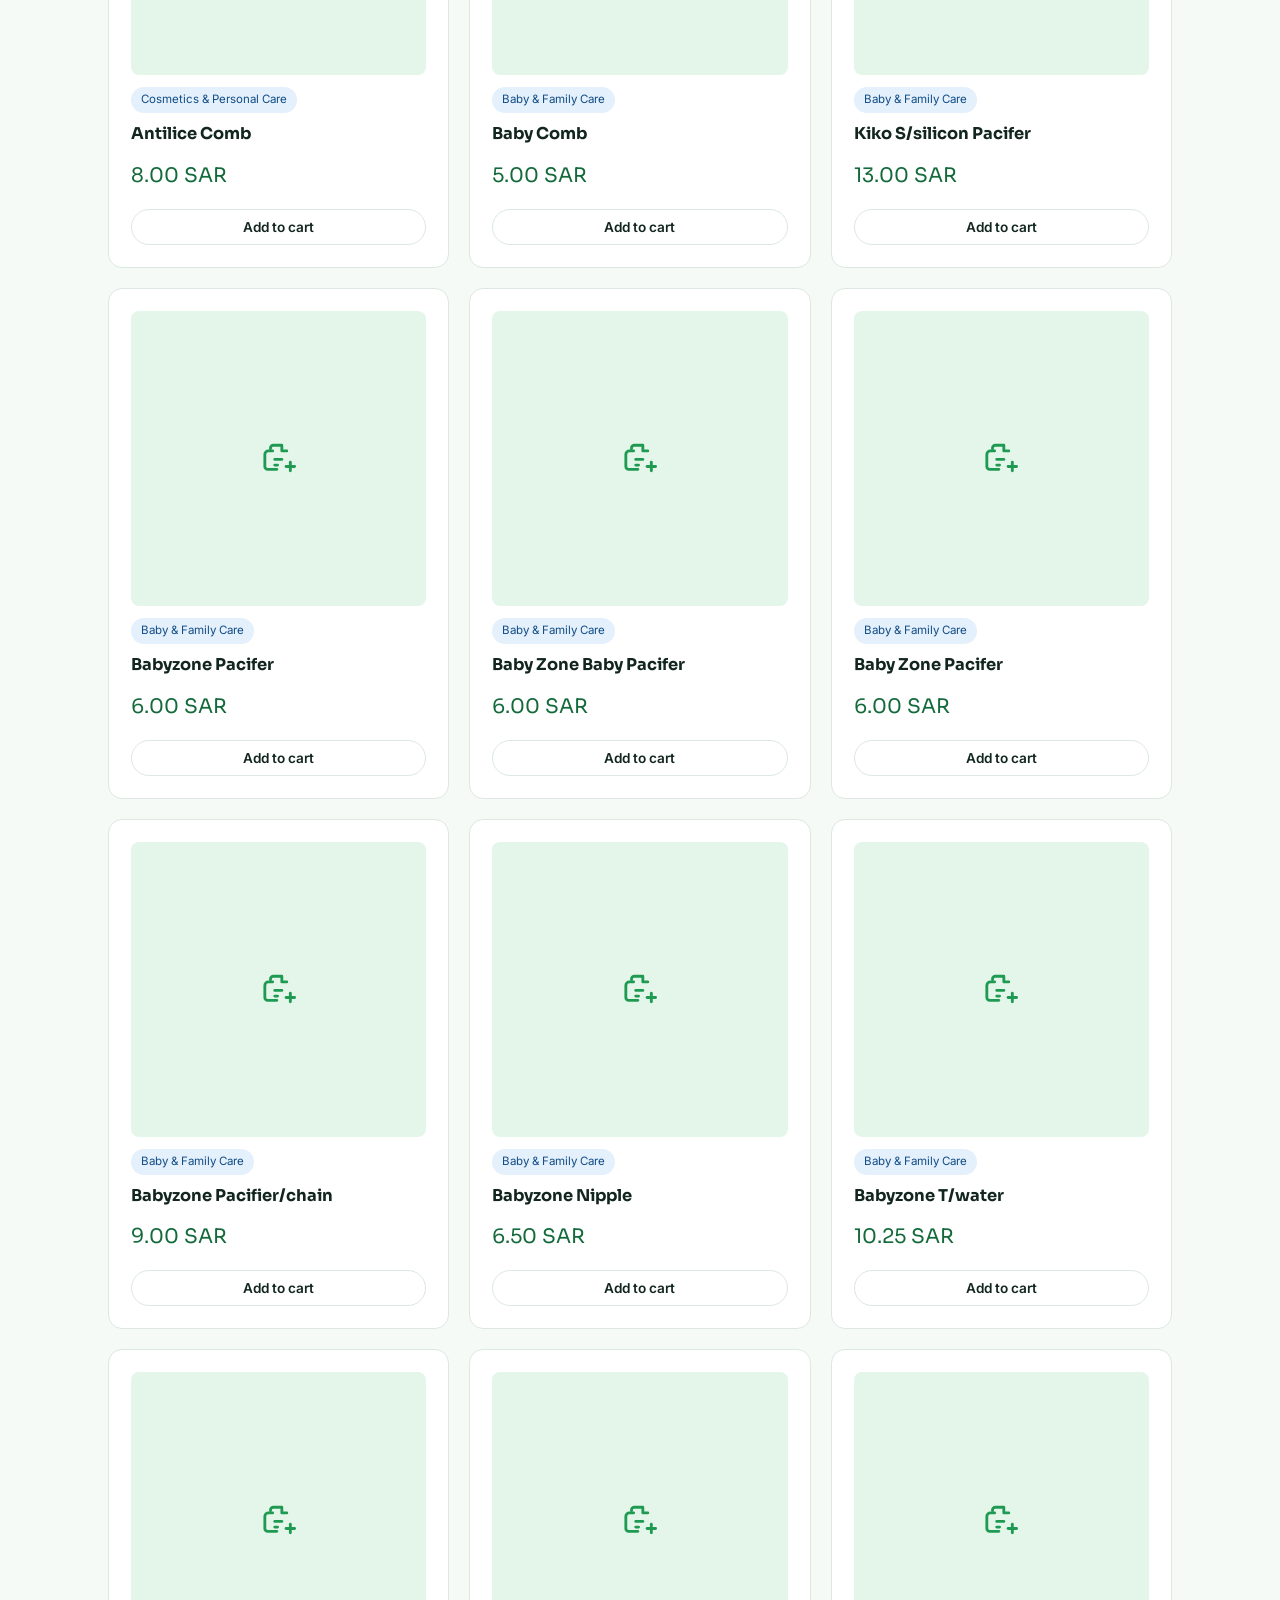
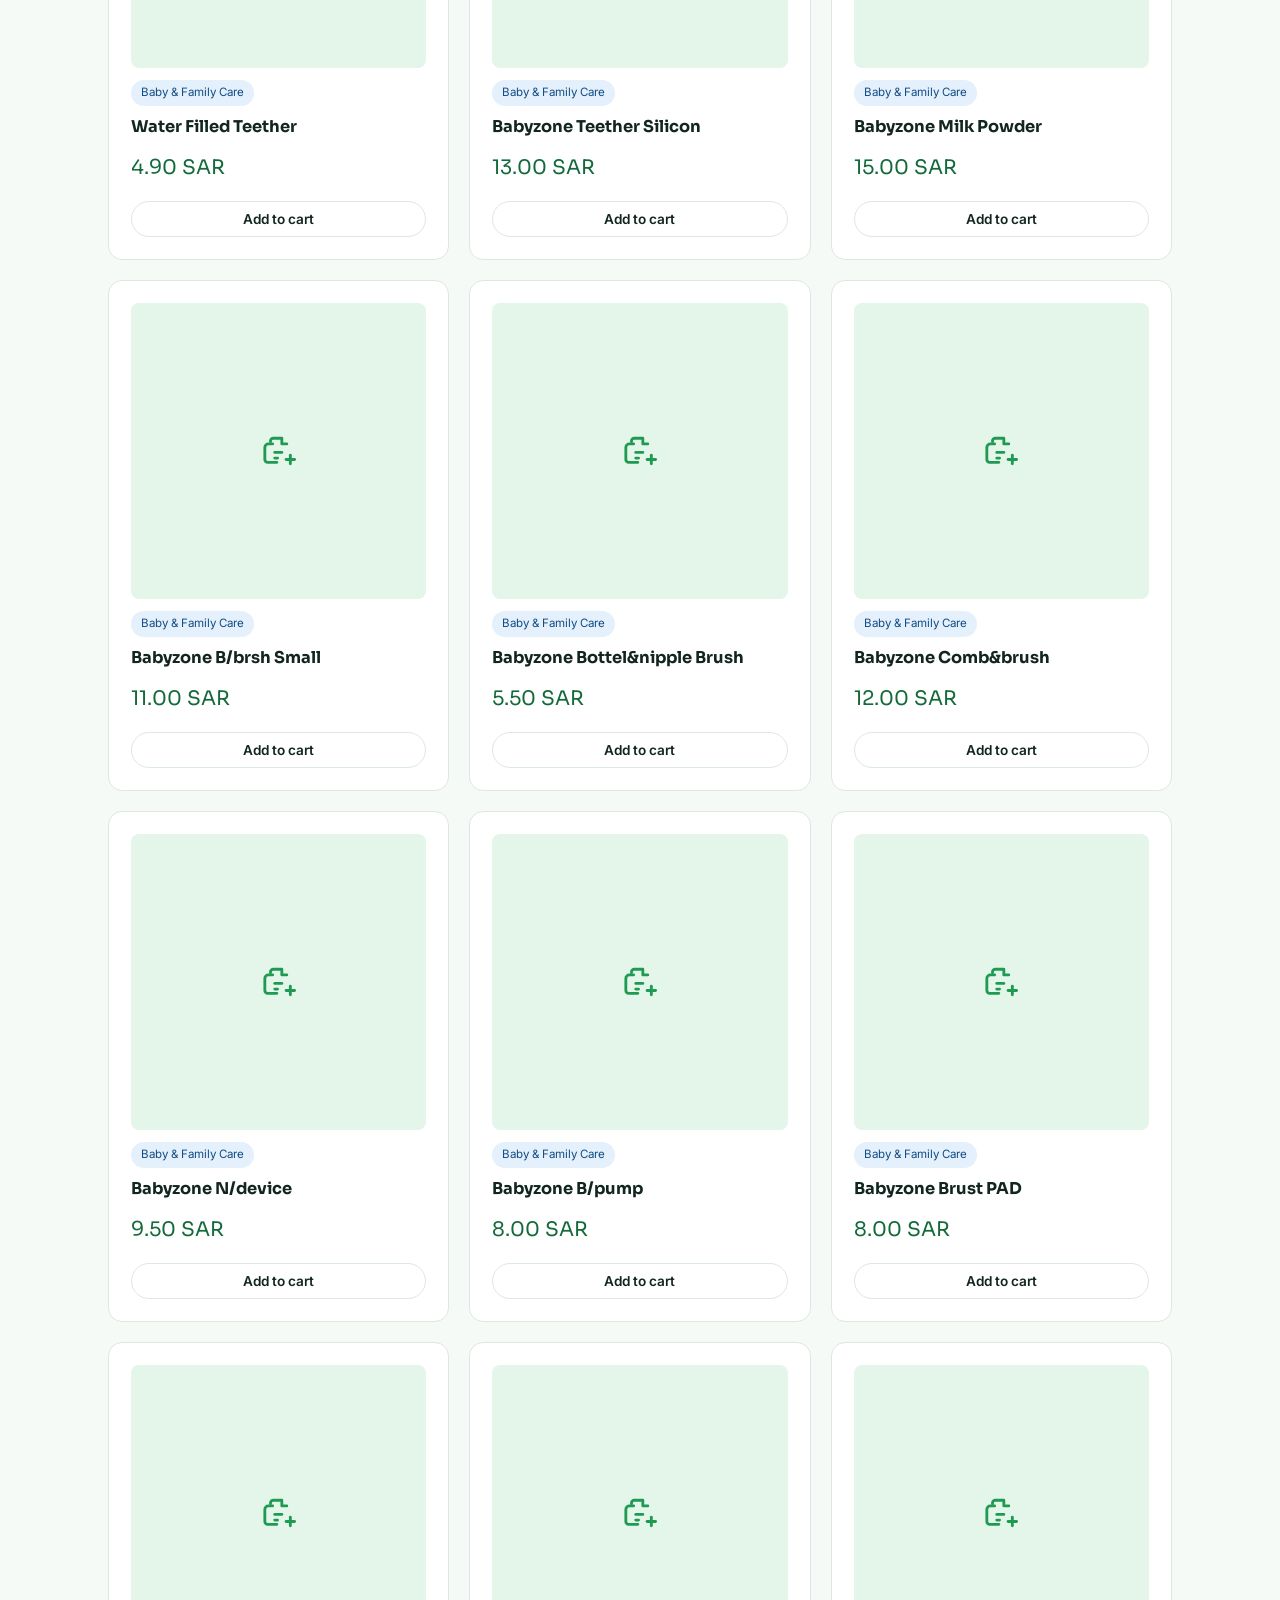
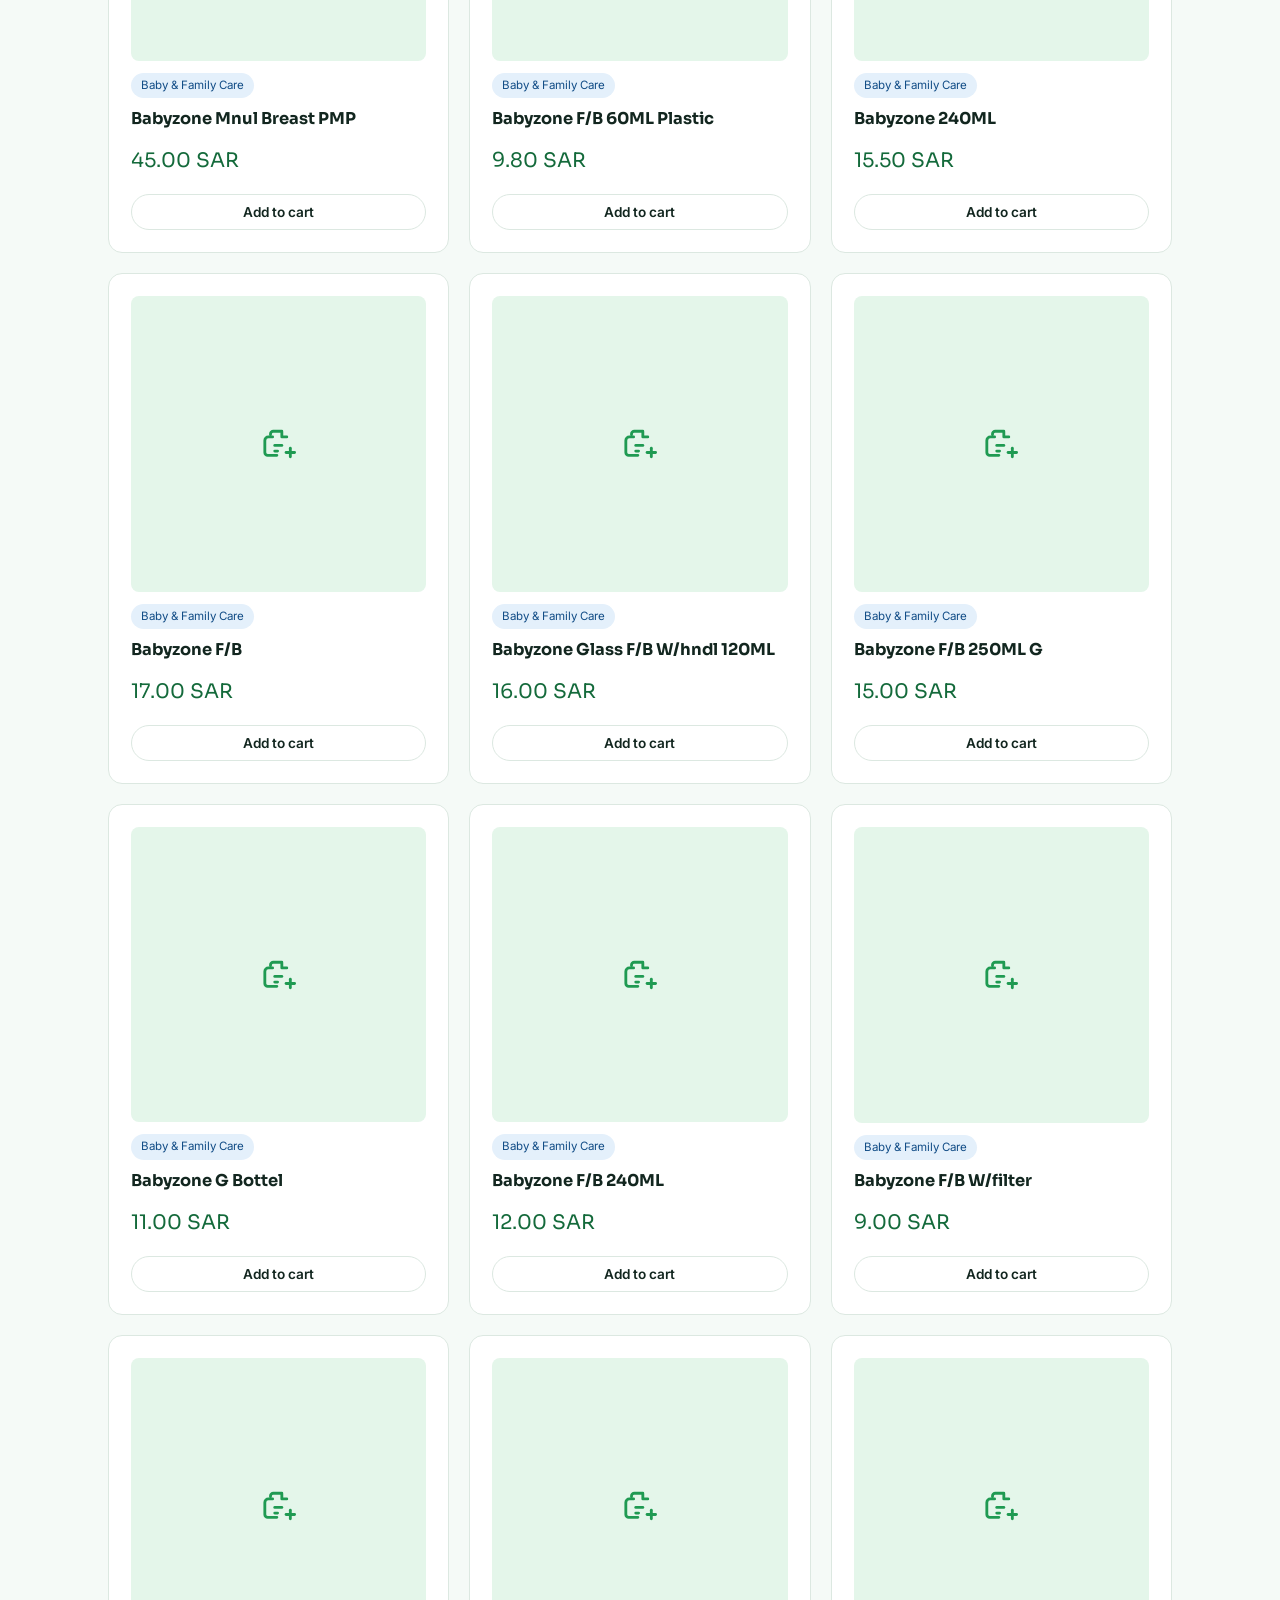
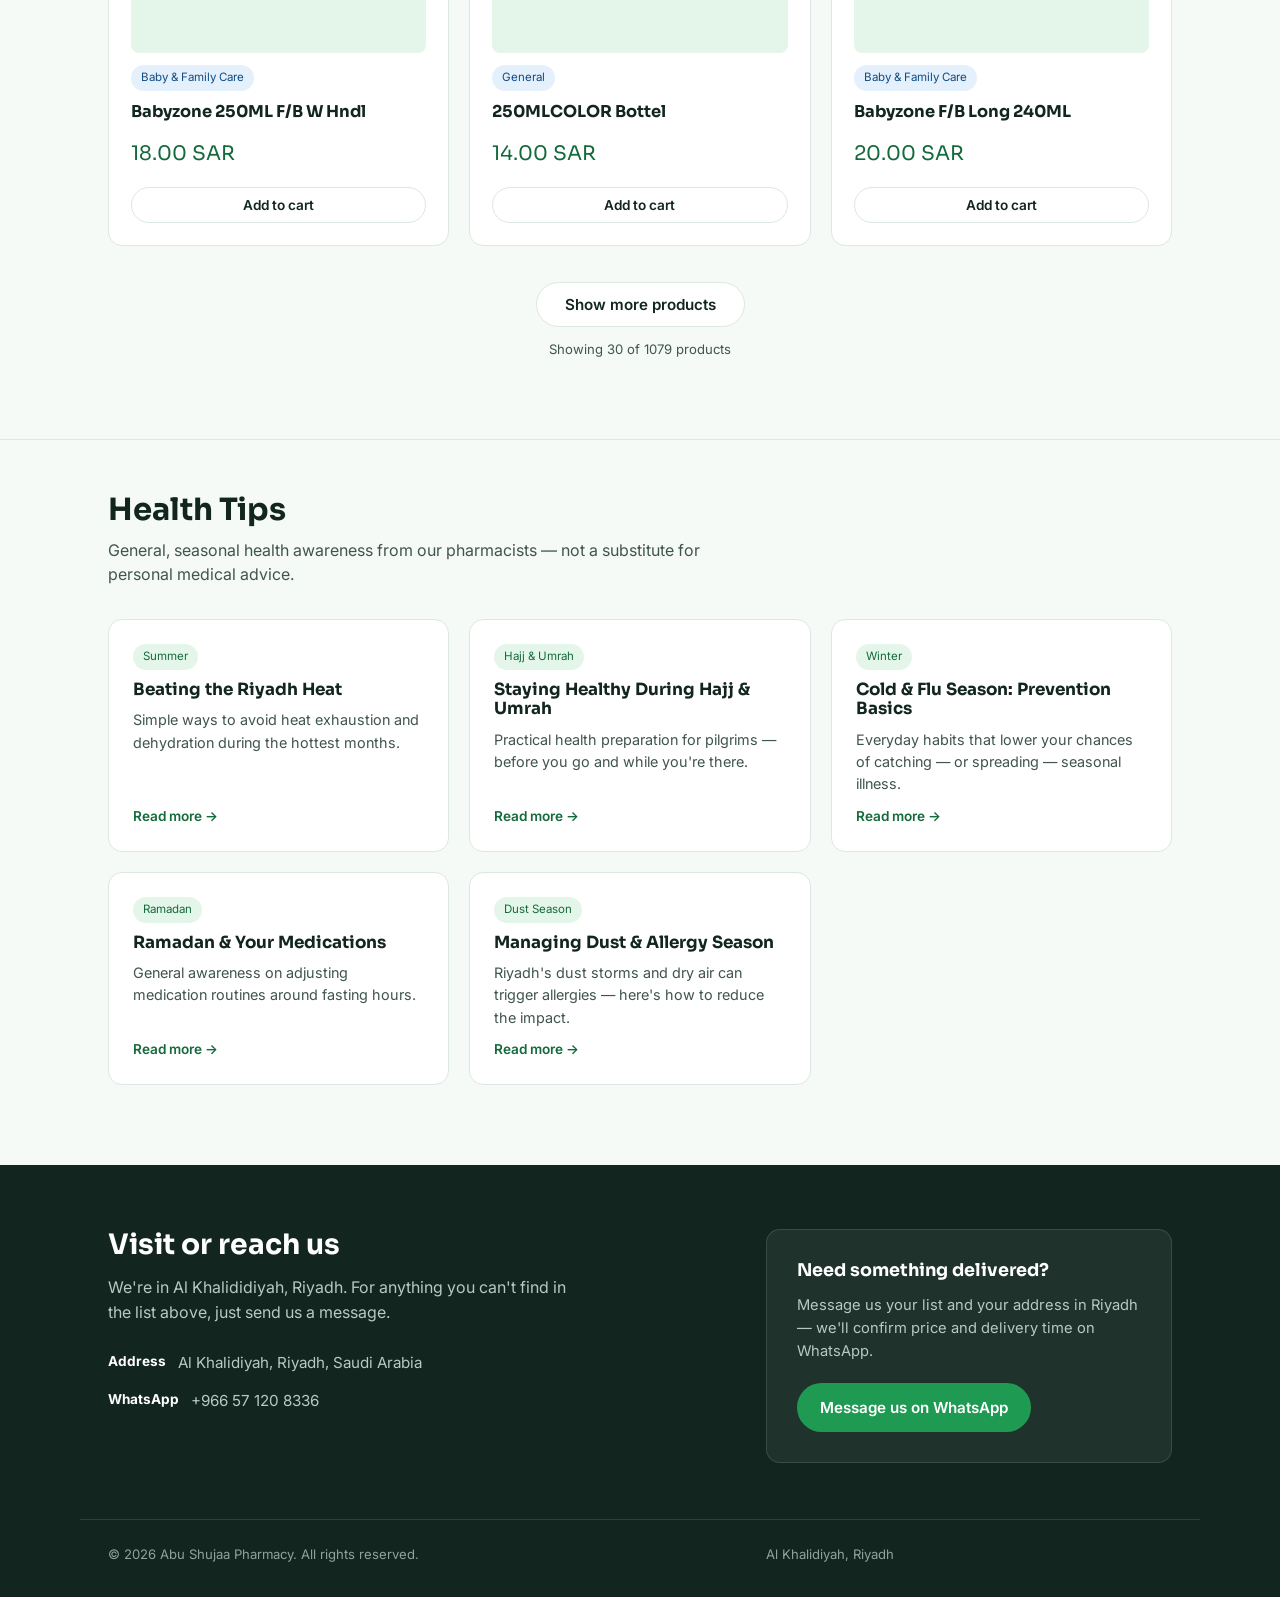
==== commit c591a459: "Fix HTML formatting and ensure consistency" ====
--- a/index.html
+++ b/index.html
@@ -3,8 +3,8 @@
 <head>
 <meta charset="UTF-8" />
 <meta name="viewport" content="width=device-width, initial-scale=1" />
-<title>Abu Shujaa Pharmacy | Al Khalididiyah, Riyadh</title>
-<meta name="description" content="Abu Shujaa Pharmacy in Al Khalididiyah, Riyadh — prescription filling, over-the-counter medicine, cosmetics, and home delivery." />
+<title>Abu Shujaa Pharmacy | Al Khalidiyah, Riyadh</title>
+<meta name="description" content="Abu Shujaa Pharmacy in Al Khalidiyah, Riyadh — prescription filling, over-the-counter medicine, cosmetics, and home delivery." />
 <link rel="preconnect" href="https://fonts.googleapis.com">
 <link rel="preconnect" href="https://fonts.gstatic.com" crossorigin>
 <link href="https://fonts.googleapis.com/css2?family=Sora:wght@500;600;700&family=Inter:wght@400;500;600&family=Noto+Naskh+Arabic:wght@500;600;700&family=Noto+Nastaliq+Urdu:wght@500;600;700&family=Noto+Sans+Bengali:wght@500;600;700&display=swap" rel="stylesheet">
@@ -26,7 +26,7 @@
       <img src="assets/logo.jpg" alt="Abu Shujaa Pharmacy logo" />
       <span class="brand-text">
         <strong>Abu Shujaa Pharmacy</strong>
-        <span>Al Khalididiyah, Riyadh</span>
+        <span>Al Khalidiyah, Riyadh</span>
       </span>
     </a>
     <nav class="main-nav" aria-label="Primary">
@@ -60,7 +60,7 @@
   <section class="hero">
     <div class="wrap">
       <div class="hero-copy">
-        <h1 data-i18n="hero_title">Health care, close to home in Al Khalididiyah.</h1>
+        <h1 data-i18n="hero_title">Health care, close to home in Al Khalidiyah.</h1>
         <p class="hero-sub" data-i18n="hero_sub">
           Abu Shujaa Pharmacy fills prescriptions, stocks everyday medicine and cosmetics,
           and delivers across Riyadh — all a WhatsApp message away.
@@ -72,7 +72,7 @@
         <ul class="trust-list">
           <li data-i18n="trust_1">Licensed pharmacists on every shift</li>
           <li data-i18n="trust_2">Genuine medicines, always in date</li>
-          <li data-i18n="trust_3">Delivery across Al Khalididiyah &amp; Riyadh</li>
+          <li data-i18n="trust_3">Delivery across Al Khalidiyah &amp; Riyadh</li>
         </ul>
       </div>
       <div class="hero-art">
@@ -163,12 +163,12 @@
   <div class="wrap">
     <div>
       <h2 data-i18n="contact_heading">Visit or reach us</h2>
-      <p data-i18n="contact_sub">We're in Al Khalididiyah, Riyadh. For anything you can't find in the list above, just send us a message.</p>
+      <p data-i18n="contact_sub">We're in Al Khalidiyah, Riyadh. For anything you can't find in the list above, just send us a message.</p>
       <div class="contact-details">
         <div>
           <div>
             <strong data-i18n="address_label">Address</strong>
-            <span>Al Khalididiyah, Riyadh, Saudi Arabia</span>
+            <span>Al Khalidiyah, Riyadh, Saudi Arabia</span>
           </div>
         </div>
         <div>
@@ -187,7 +187,7 @@
   </div>
   <div class="wrap footer-bottom">
     <span>© <span id="year"></span> Abu Shujaa Pharmacy. <span data-i18n="footer_rights">All rights reserved.</span></span>
-    <span>Al Khalididiyah, Riyadh</span>
+    <span>Al Khalidiyah, Riyadh</span>
   </div>
 </footer>
 
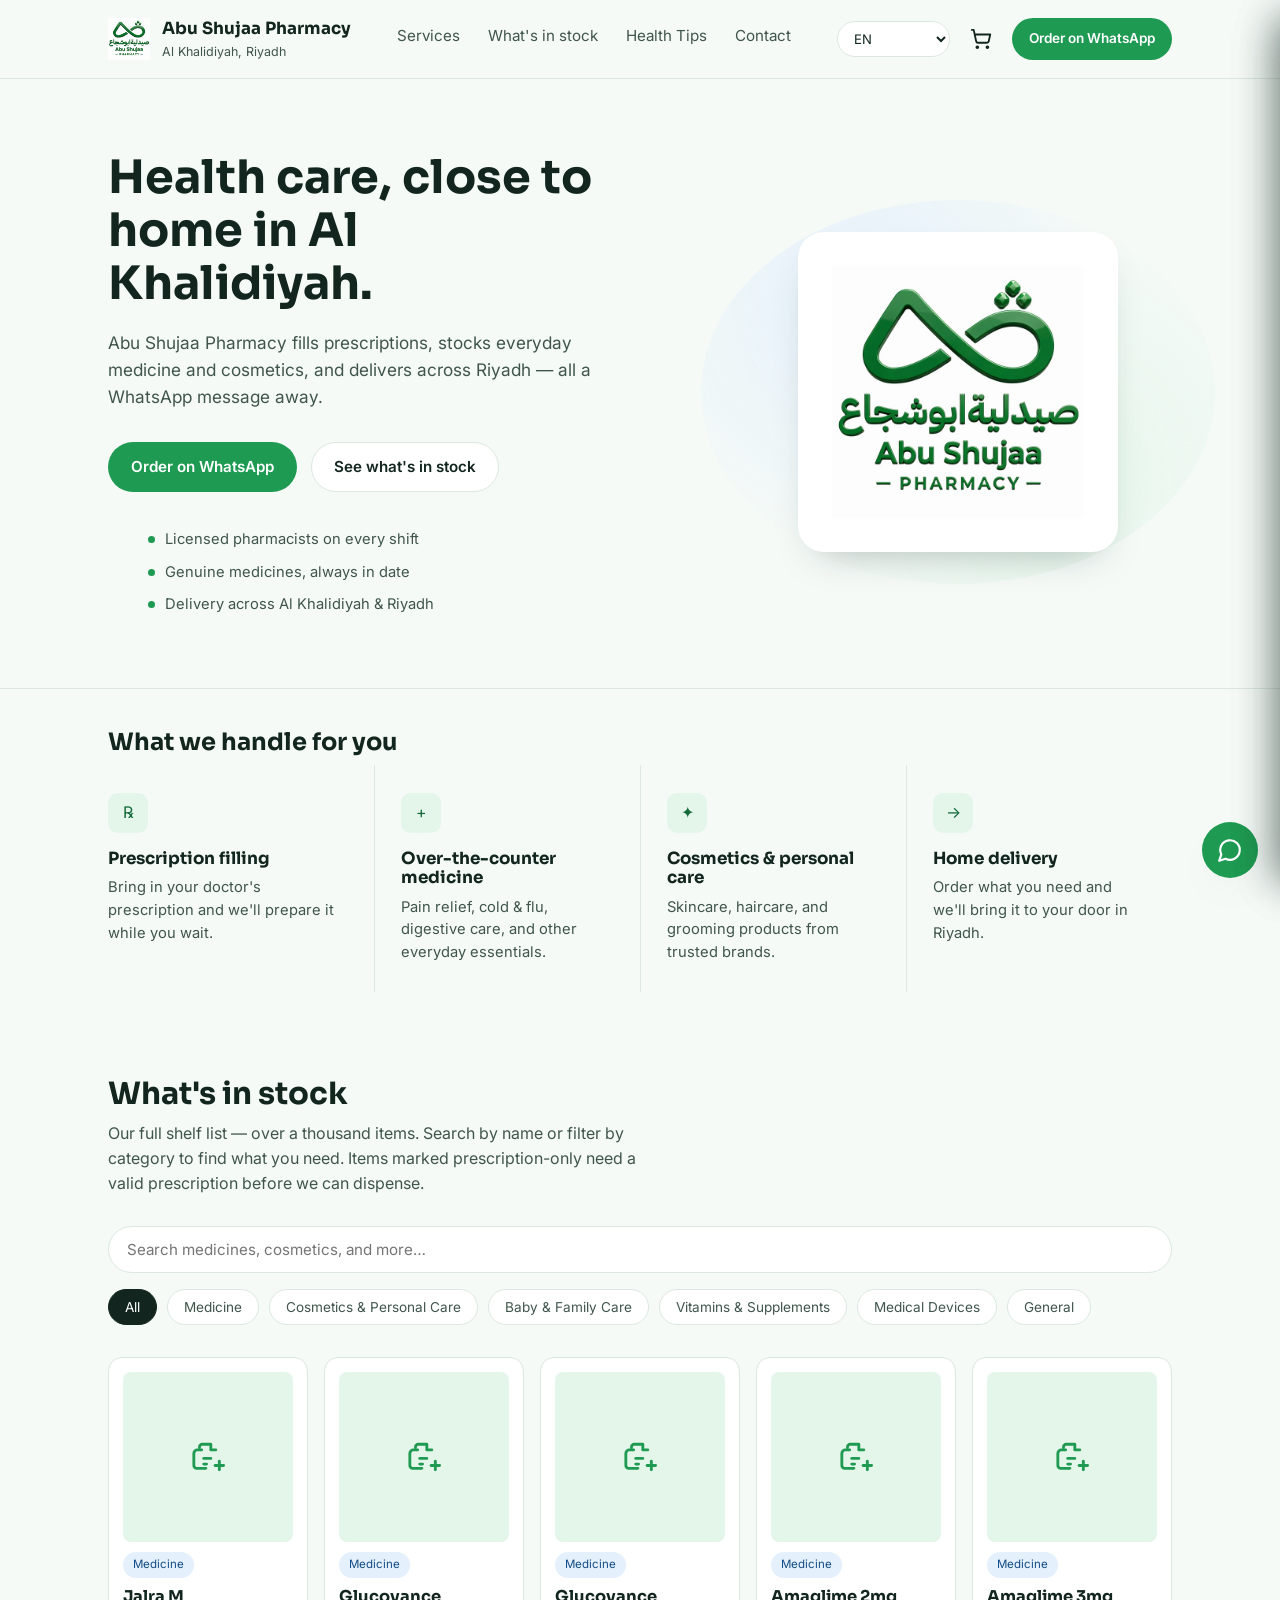
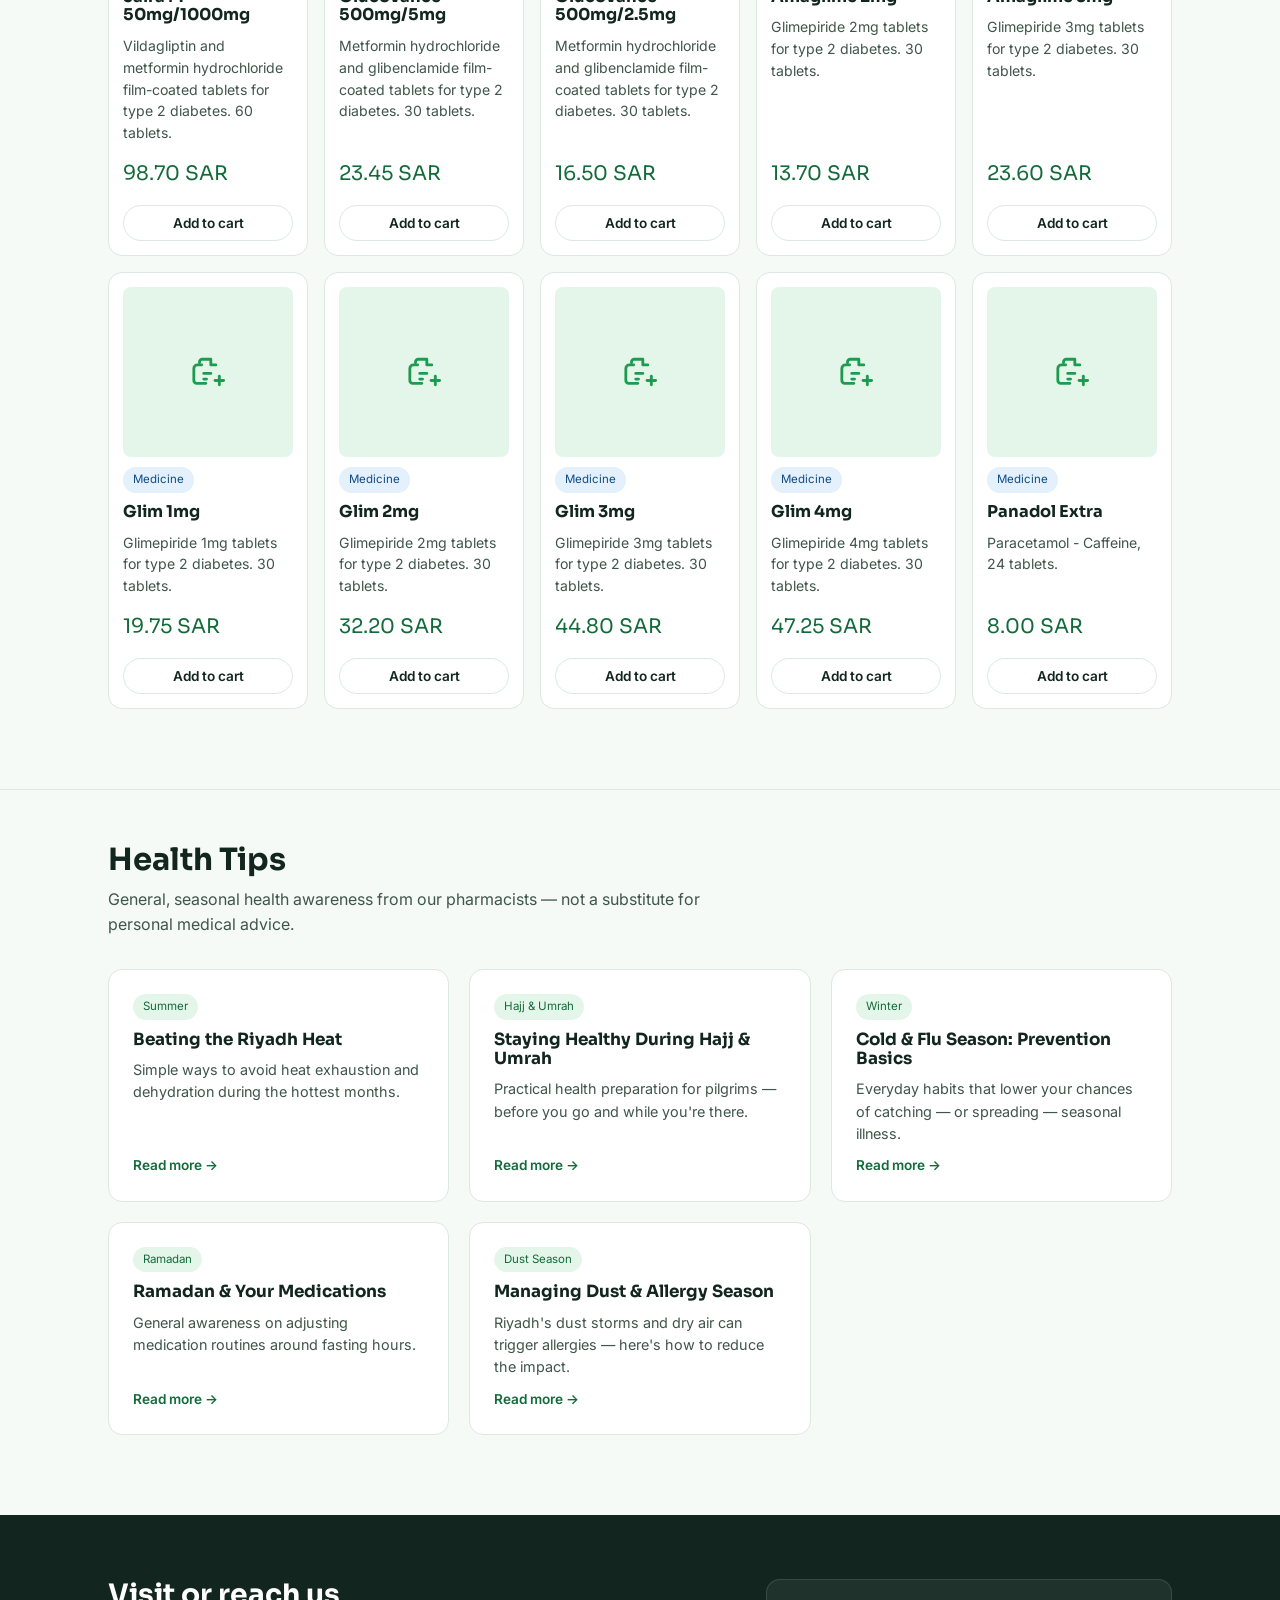
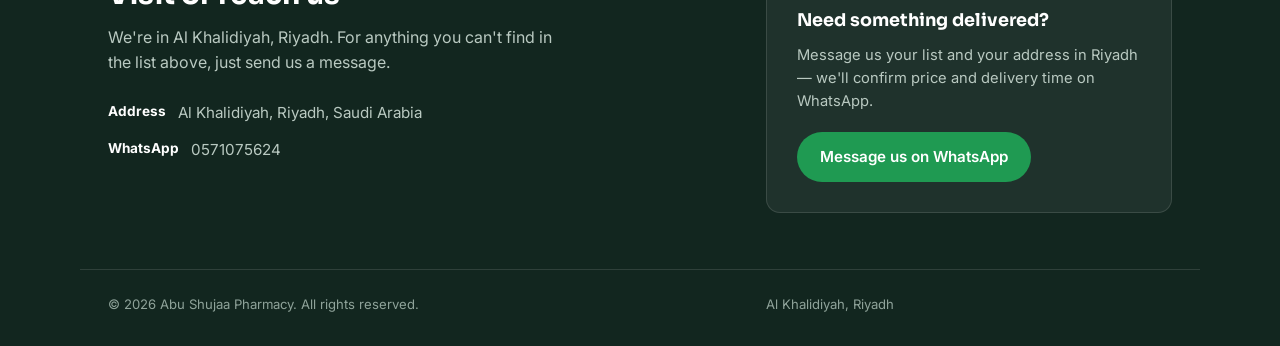
==== commit 51d65899: "Add files via upload" ====
--- a/index.html
+++ b/index.html
@@ -4,10 +4,12 @@
 <meta charset="UTF-8" />
 <meta name="viewport" content="width=device-width, initial-scale=1" />
 <title>Abu Shujaa Pharmacy | Al Khalidiyah, Riyadh</title>
-<meta name="description" content="Abu Shujaa Pharmacy in Al Khalidiyah, Riyadh — prescription filling, over-the-counter medicine, cosmetics, and home delivery." />
+<meta name="description" content="Abu Shujaa Pharmacy in Al Khalidiyah, Riyadh — prescription filling,
+ over-the-counter medicine, cosmetics, and home delivery." />
 <link rel="preconnect" href="https://fonts.googleapis.com">
 <link rel="preconnect" href="https://fonts.gstatic.com" crossorigin>
-<link href="https://fonts.googleapis.com/css2?family=Sora:wght@500;600;700&family=Inter:wght@400;500;600&family=Noto+Naskh+Arabic:wght@500;600;700&family=Noto+Nastaliq+Urdu:wght@500;600;700&family=Noto+Sans+Bengali:wght@500;600;700&display=swap" rel="stylesheet">
+<link href="https://fonts.googleapis.com/css2?family=Sora:wght@500;600;700&family=Inter:wght@400;500;
+600&family=Noto+Naskh+Arabic:wght@500;600;700&display=swap" rel="stylesheet">
 <link rel="stylesheet" href="styles.css" />
 <link rel="manifest" href="manifest.json" />
 <meta name="theme-color" content="#1F9A52" />
@@ -23,7 +25,7 @@
 <header class="site-header">
   <div class="wrap">
     <a class="brand" href="#top">
-      <img src="assets/logo.jpg" alt="Abu Shujaa Pharmacy logo" />
+      <img src="[data-uri]" alt="Abu Shujaa Pharmacy logo" />
       <span class="brand-text">
         <strong>Abu Shujaa Pharmacy</strong>
         <span>Al Khalidiyah, Riyadh</span>
@@ -36,21 +38,22 @@
       <a href="#contact" data-i18n="nav_contact">Contact</a>
     </nav>
     <div class="header-cta">
-      <select id="lang-switch" class="lang-switch" aria-label="Language / اللغة / زبان / ভাষা">
+      <select id="lang-switch" class="lang-switch" aria-label="Language / اللغة">
         <option value="en">EN</option>
         <option value="ar">AR · العربية</option>
-        <option value="ur">UR · اردو</option>
-        <option value="bn">BN · বাংলা</option>
       </select>
       <button class="cart-toggle" id="cart-toggle" data-i18n-aria="cart_title" aria-label="Open cart">
-        <svg xmlns="http://www.w3.org/2000/svg" width="22" height="22" viewBox="0 0 24 24" fill="none" stroke="currentColor" stroke-width="2" stroke-linecap="round" stroke-linejoin="round">
+        <svg xmlns="http://www.w3.org/2000/svg" width="22" height="22" viewBox="0 0 24 24" fill="none" 
+stroke="currentColor" stroke-width="2" stroke-linecap="round" stroke-linejoin="round">
           <circle cx="8" cy="21" r="1"></circle>
           <circle cx="19" cy="21" r="1"></circle>
           <path d="M2.05 2.05h2l2.66 12.42a2 2 0 0 0 2 1.58h9.78a2 2 0 0 0 1.95-1.57l1.65-7.43H5.12"></path>
         </svg>
         <span class="cart-badge" id="cart-count">0</span>
       </button>
-      <a class="btn btn-primary btn-small" data-i18n="header_cta" data-wa-message="Assalamu alaikum, I'd like to ask about a product at Abu Shujaa Pharmacy." target="_blank" rel="noreferrer">Order on WhatsApp</a>
+      <a class="btn btn-primary btn-small" data-i18n="header_cta" data-wa-message=
+"Assalamu alaikum, I'd like to ask about a product at Abu Shujaa Pharmacy." target="_blank" rel=
+"noreferrer">Order on WhatsApp</a>
     </div>
   </div>
 </header>
@@ -66,7 +69,8 @@
           and delivers across Riyadh — all a WhatsApp message away.
         </p>
         <div class="hero-actions">
-          <a class="btn btn-primary" data-i18n="hero_cta_primary" data-wa-message="Assalamu alaikum, I'd like to place an order at Abu Shujaa Pharmacy." target="_blank" rel="noreferrer">Order on WhatsApp</a>
+          <a class="btn btn-primary" data-i18n="hero_cta_primary" data-wa-message=
+"Assalamu alaikum, I'd like to place an order at Abu Shujaa Pharmacy." target="_blank" rel="noreferrer">Order on WhatsApp</a>
           <a class="btn btn-secondary" href="#catalog" data-i18n="hero_cta_secondary">See what's in stock</a>
         </div>
         <ul class="trust-list">
@@ -78,7 +82,7 @@
       <div class="hero-art">
         <div class="blob" aria-hidden="true"></div>
         <div class="logo-card">
-          <img src="assets/logo.jpg" alt="Abu Shujaa Pharmacy" />
+          <img src="[data-uri]" alt="Abu Shujaa Pharmacy" />
         </div>
       </div>
     </div>
@@ -127,7 +131,8 @@
 
       <div class="catalog-controls">
         <div class="search-row">
-          <input id="search-input" type="text" data-i18n-placeholder="search_placeholder" placeholder="Search medicines, cosmetics, and more…" aria-label="Search products" />
+          <input id="search-input" type="text" data-i18n-placeholder="search_placeholder" placeholder=
+"Search medicines, cosmetics, and more…" aria-label="Search products" />
         </div>
         <div class="filter-pills" role="group" aria-label="Filter by category">
           <button class="filter-pill active" data-category="All" data-i18n="filter_all">All</button>
@@ -174,7 +179,7 @@
         <div>
           <div>
             <strong data-i18n="whatsapp_label">WhatsApp</strong>
-            <span>+966 57 120 8336</span>
+            <span>0571075624</span>
           </div>
         </div>
       </div>
--- a/styles.css
+++ b/styles.css
@@ -377,18 +377,22 @@
 .product-grid {
   margin-top: 32px;
   display: grid;
-  grid-template-columns: repeat(3, 1fr);
-  gap: 20px;
+  grid-template-columns: repeat(5, 1fr);
+  gap: 16px;
+}
+
+@media (max-width: 1100px) {
+  .product-grid { grid-template-columns: repeat(4, 1fr); }
 }
 
 .product-card {
   background: var(--white);
   border: 1px solid var(--line);
   border-radius: var(--radius-m);
-  padding: 22px;
+  padding: 14px;
   display: flex;
   flex-direction: column;
-  gap: 12px;
+  gap: 10px;
 }
 
 .product-media {
@@ -920,16 +924,14 @@
 }
 
 /* ============================================================
-   RTL SUPPORT (Arabic, Urdu)
+   RTL SUPPORT (Arabic)
    ============================================================ */
 
 html[dir="rtl"] body {
-  font-family: "Noto Naskh Arabic", "Noto Nastaliq Urdu", var(--font-body);
-}
-
-html[lang="ur"] body { font-family: "Noto Nastaliq Urdu", var(--font-body); }
+  font-family: "Noto Naskh Arabic", var(--font-body);
+}
+
 html[lang="ar"] body { font-family: "Noto Naskh Arabic", var(--font-body); }
-html[lang="bn"] body { font-family: "Noto Sans Bengali", var(--font-body); }
 
 html[dir="rtl"] h1,
 html[dir="rtl"] h2,
